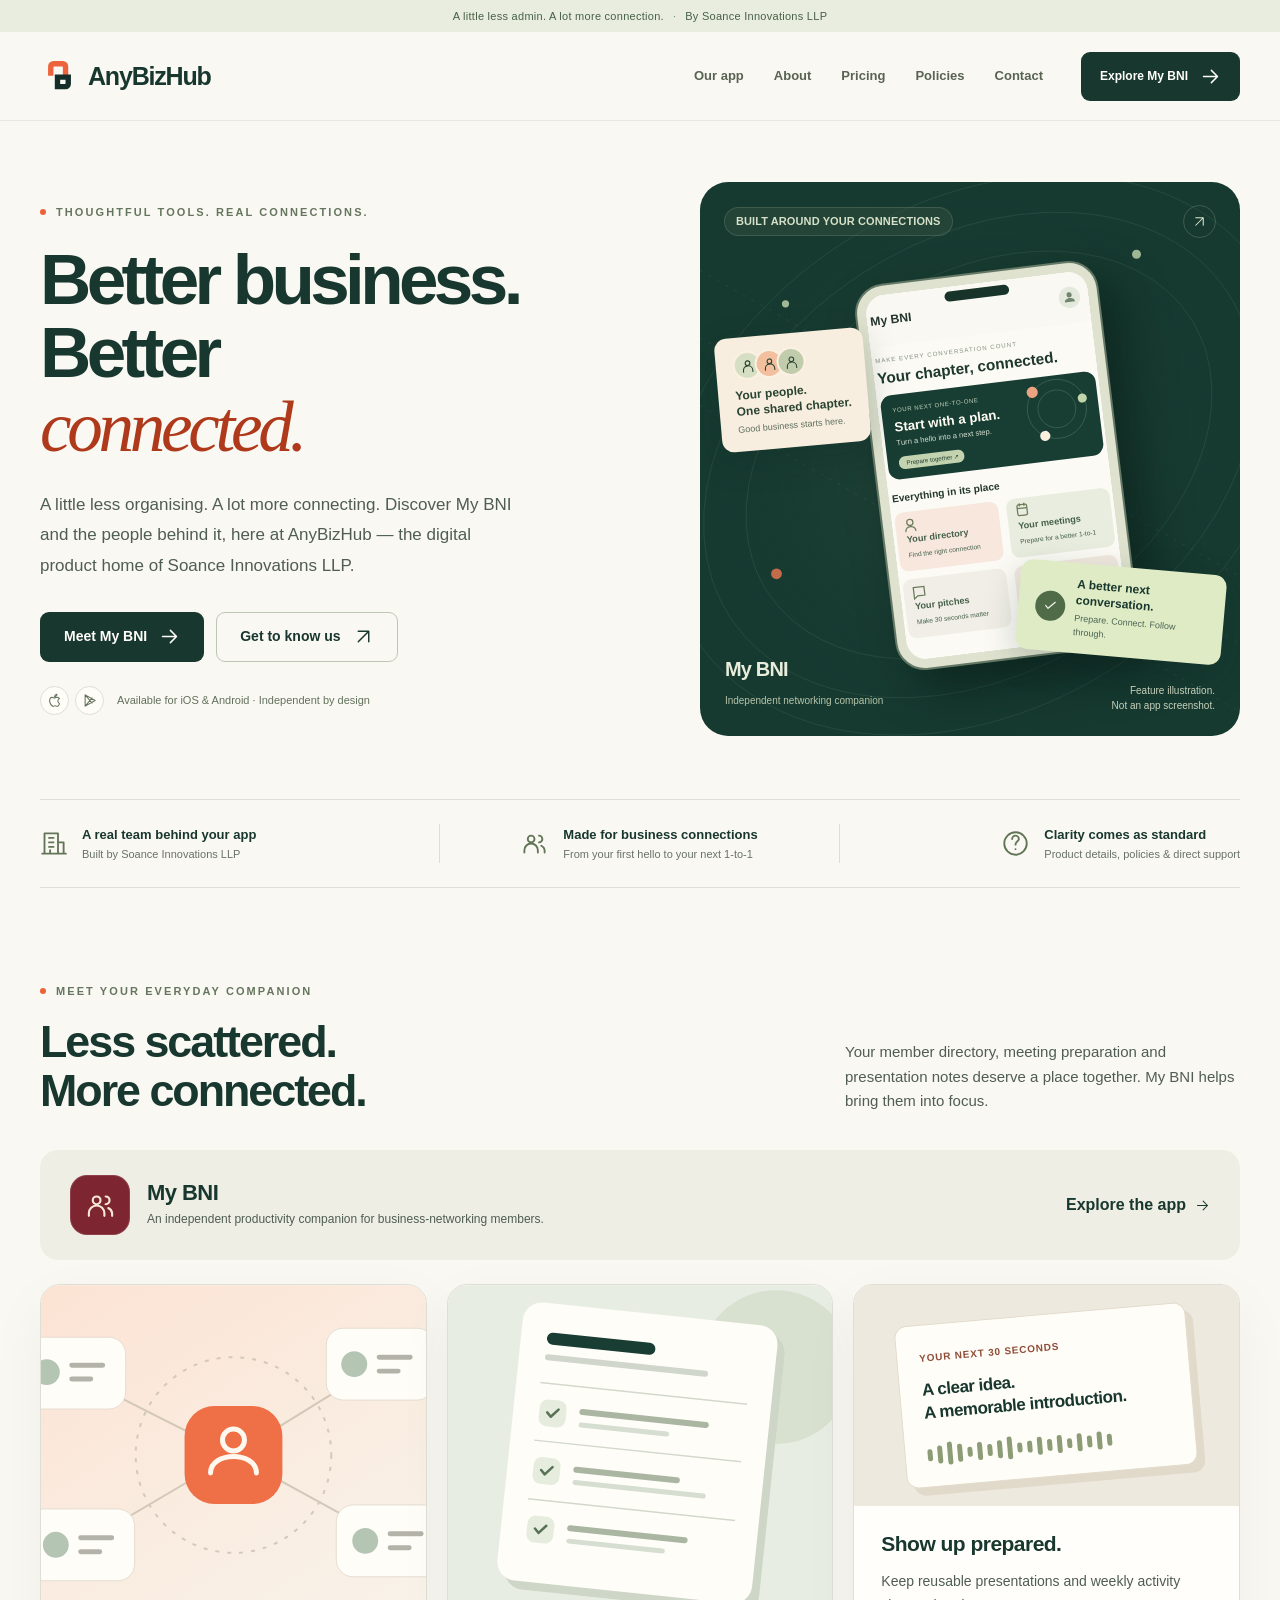
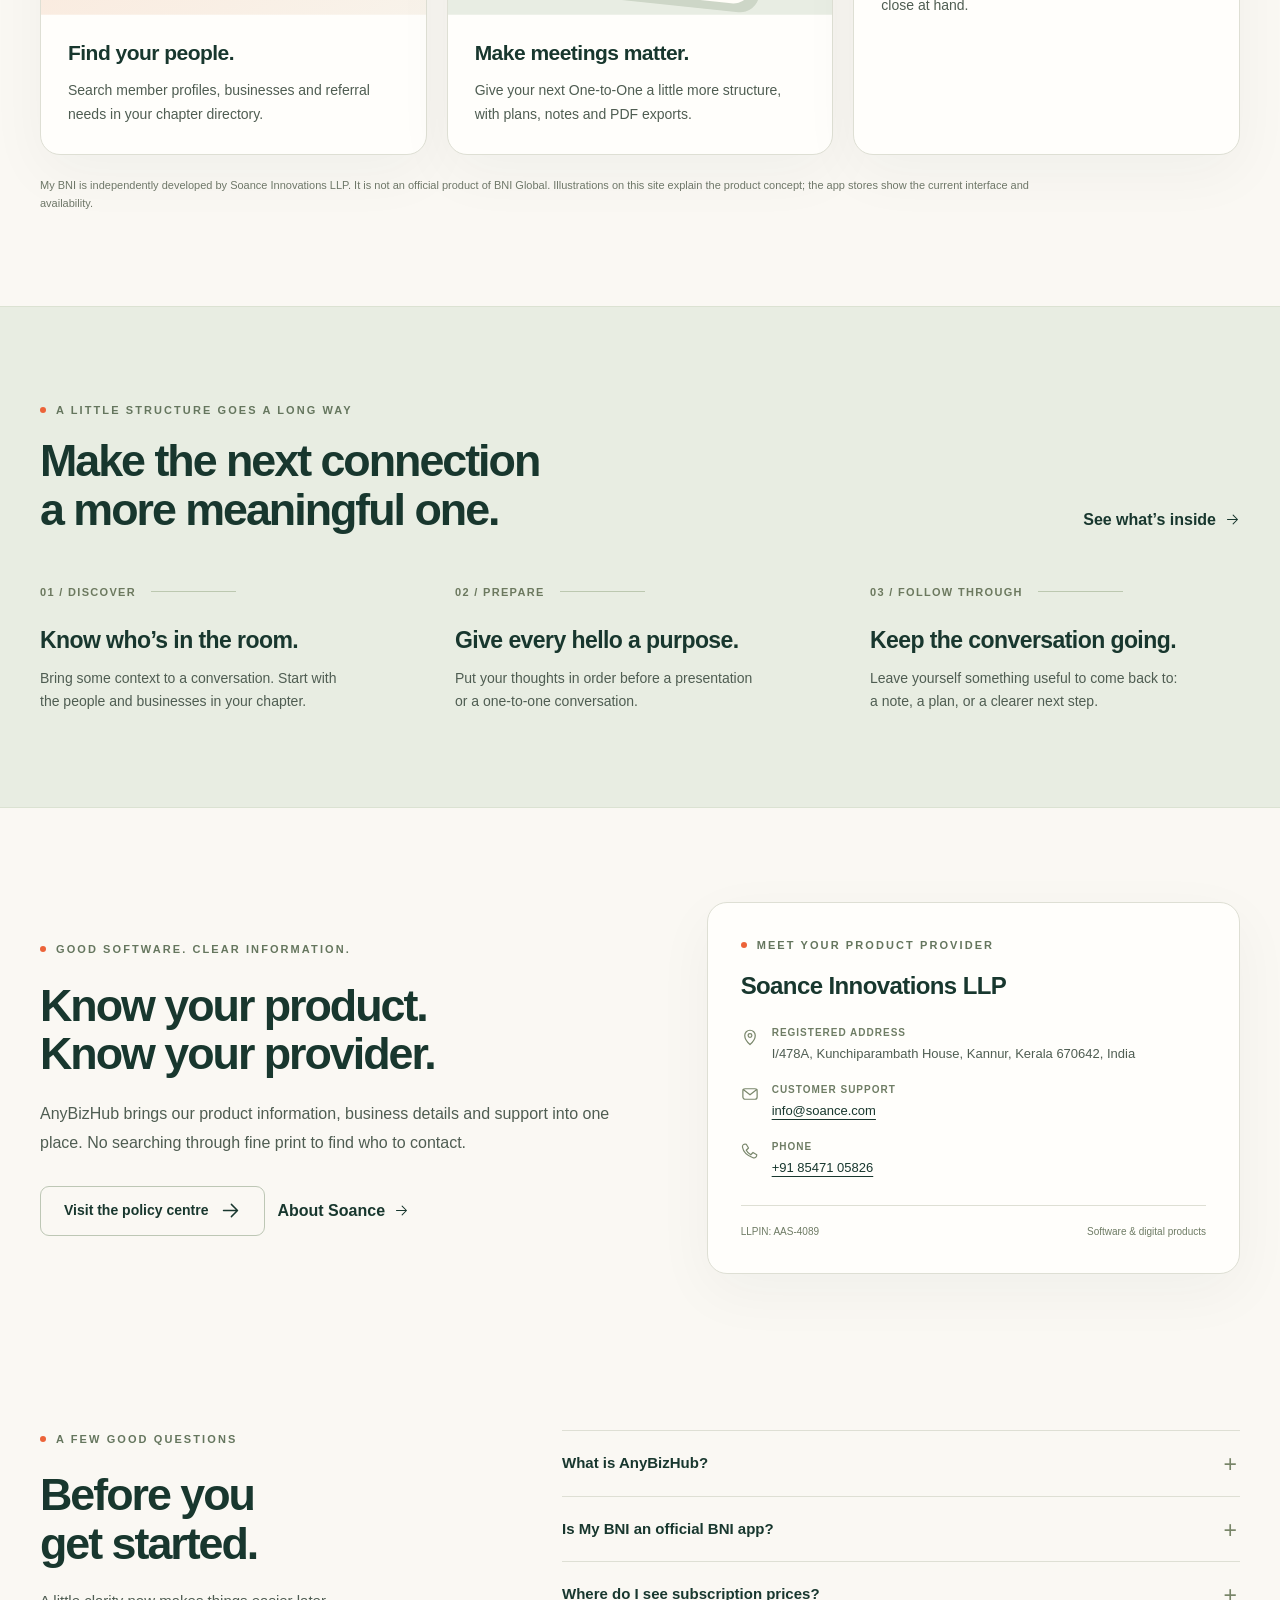
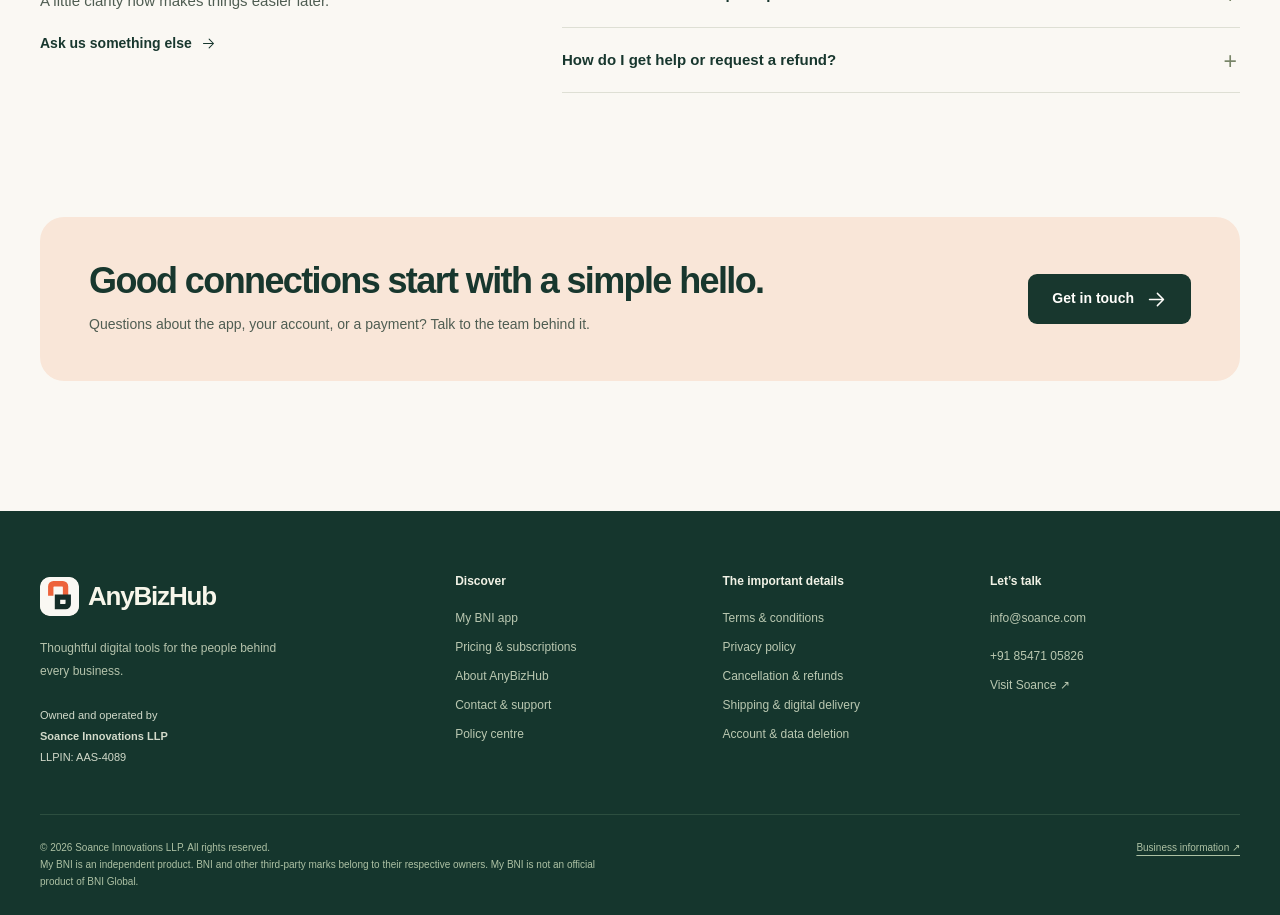
==== index.html @ 7807a60a "initial commit" ====
<!doctype html>
<html lang="en-IN"><head><meta charset="utf-8"><meta name="viewport" content="width=device-width,initial-scale=1"><meta name="theme-color" content="#173b31"><title>Better business. Better connected. | AnyBizHub</title><meta name="description" content="Discover My BNI, meet Soance Innovations LLP, and find product details, support and policies at AnyBizHub."><meta name="robots" content="noindex,follow"><link rel="canonical" href="https://anybizhub.com/"><meta property="og:type" content="website"><meta property="og:site_name" content="AnyBizHub"><meta property="og:title" content="Better business. Better connected. | AnyBizHub"><meta property="og:description" content="Discover My BNI, meet Soance Innovations LLP, and find product details, support and policies at AnyBizHub."><meta property="og:url" content="https://anybizhub.com/"><meta property="og:image" content="https://anybizhub.com/assets/images/social-preview.png"><meta property="og:image:alt" content="AnyBizHub — Better business. Better connected."><meta name="twitter:card" content="summary_large_image"><link rel="icon" type="image/svg+xml" href="assets/images/favicon.svg"><link rel="stylesheet" href="assets/css/main.css"><script src="assets/js/main.js" defer></script></head><body><a class="skip-link" href="#main">Skip to content</a><div class="topline">A little less admin. A lot more connection.<span>·</span>By Soance Innovations LLP</div>
<header class="site-header"><div class="container nav-wrap"><a class="brand" href="index.html" aria-label="AnyBizHub home"><img src="assets/images/favicon.svg" width="39" height="39" alt="">AnyBizHub</a><button class="menu-toggle" type="button" aria-label="Open navigation" aria-expanded="false" aria-controls="main-nav"><svg class="icon " viewBox="0 0 24 24" aria-hidden="true"><path d="M4 6h16M4 12h16M4 18h16"/></svg></button><nav class="nav-links" id="main-nav" aria-label="Main navigation"><a href="my-bni.html">Our app</a><a href="about.html">About</a><a href="pricing.html">Pricing</a><a href="policies.html">Policies</a><a href="contact.html">Contact</a></nav><a class="button nav-cta" href="my-bni.html#download">Explore My BNI<svg class="icon " viewBox="0 0 24 24" aria-hidden="true"><path d="M4 12h15M13 5l7 7-7 7"/></svg></a></div></header><main id="main"><section class="hero container"><div class="hero-copy"><div class="eyebrow">THOUGHTFUL TOOLS. REAL CONNECTIONS.</div><h1>Better business.<br>Better<br><em>connected.</em></h1><p class="lead">A little less organising. A lot more connecting. Discover My BNI and the people behind it, here at AnyBizHub — the digital product home of Soance Innovations LLP.</p><div class="button-row"><a class="button " href="my-bni.html">Meet My BNI<svg class="icon " viewBox="0 0 24 24" aria-hidden="true"><path d="M4 12h15M13 5l7 7-7 7"/></svg></a><a class="button button-outline" href="about.html">Get to know us<svg class="icon " viewBox="0 0 24 24" aria-hidden="true"><path d="M6 18L18 6M6 6h12v12"/></svg></a></div><div class="hero-footnote"><div class="mini-platforms" aria-hidden="true"><span><svg class="icon " viewBox="0 0 24 24" aria-hidden="true"><path d="M16 2c0 2-2 4-4 4 0-2 2-4 4-4zM20 17c-1 3-3 5-5 4-2-1-2-1-4 0-2 1-5-2-6-5C3 11 5 7 8 7c2 0 3 1 4 1s3-2 5-1c1 0 2 1 3 2-4 2-3 6 0 8z"/></svg></span><span><svg class="icon " viewBox="0 0 24 24" aria-hidden="true"><path d="M5 3l16 9-16 9V3zM5 3l11 13M5 21l11-13"/></svg></span></div><span>Available for iOS &amp; Android · Independent by design</span></div></div><div class="hero-stage" aria-label="Illustrative overview of My BNI’s networking features"><div class="stage-top"><span class="pill pill-dark">BUILT AROUND YOUR CONNECTIONS</span><a class="round-link" href="my-bni.html" aria-label="Explore the My BNI app"><svg class="icon inline-icon" viewBox="0 0 24 24" aria-hidden="true"><path d="M6 18L18 6M6 6h12v12"/></svg></a></div><div class="phone"><img src="assets/images/product-overview.svg" width="480" height="720" alt="Illustration of a My BNI workspace with a directory, meetings, pitches and progress. Not an actual app screenshot."></div><div class="float-card float-card-one" aria-hidden="true"><div class="avatar-stack"><span><svg class="icon " viewBox="0 0 24 24" aria-hidden="true"><circle cx="12" cy="8" r="3.5"/><path d="M5 21v-2a7 7 0 0 1 14 0v2"/></svg></span><span><svg class="icon " viewBox="0 0 24 24" aria-hidden="true"><circle cx="12" cy="8" r="3.5"/><path d="M5 21v-2a7 7 0 0 1 14 0v2"/></svg></span><span><svg class="icon " viewBox="0 0 24 24" aria-hidden="true"><circle cx="12" cy="8" r="3.5"/><path d="M5 21v-2a7 7 0 0 1 14 0v2"/></svg></span></div><strong>Your people.<br>One shared chapter.</strong><p>Good business starts here.</p></div><div class="float-card float-card-two" aria-hidden="true"><span class="tick-orb"><svg class="icon " viewBox="0 0 24 24" aria-hidden="true"><path d="M5 12l4 4L19 6"/></svg></span><div><strong>A better next conversation.</strong><p>Prepare. Connect. Follow through.</p></div></div><div class="stage-bottom"><div><strong>My BNI</strong><span>Independent networking companion</span></div><p class="stage-caption">Feature illustration.<br>Not an app screenshot.</p></div></div></section>
<div class="container"><div class="value-strip"><div><svg class="icon " viewBox="0 0 24 24" aria-hidden="true"><path d="M4 21V3h12v18M16 11h5v10M2 21h21M8 7h4M8 11h4M8 15h4M9 21v-3"/></svg><div><strong>A real team behind your app</strong><p>Built by Soance Innovations LLP</p></div></div><div><svg class="icon " viewBox="0 0 24 24" aria-hidden="true"><circle cx="9" cy="8" r="3"/><path d="M3 20v-2a6 6 0 0 1 12 0v2M16 5a3 3 0 0 1 0 6M18 14a5 5 0 0 1 3 4v2"/></svg><div><strong>Made for business connections</strong><p>From your first hello to your next 1-to-1</p></div></div><div><svg class="icon " viewBox="0 0 24 24" aria-hidden="true"><circle cx="12" cy="12" r="10"/><path d="M9 8a3 3 0 0 1 6 0c0 2-3 2-3 5M12 17h.01"/></svg><div><strong>Clarity comes as standard</strong><p>Product details, policies &amp; direct support</p></div></div></div></div>
<section class="section"><div class="container"><div class="section-head"><div><div class="eyebrow">MEET YOUR EVERYDAY COMPANION</div><h2>Less scattered.<br>More connected.</h2></div><p>Your member directory, meeting preparation and presentation notes deserve a place together. My BNI helps bring them into focus.</p></div><div class="product-callout"><div class="product-identity"><div class="product-symbol" aria-hidden="true"><svg class="icon " viewBox="0 0 24 24" aria-hidden="true"><circle cx="9" cy="8" r="3"/><path d="M3 20v-2a6 6 0 0 1 12 0v2M16 5a3 3 0 0 1 0 6M18 14a5 5 0 0 1 3 4v2"/></svg></div><div><h3>My BNI</h3><p>An independent productivity companion for business-networking members.</p></div></div><a class="text-link" href="my-bni.html">Explore the app<svg class="icon inline-icon" viewBox="0 0 24 24" aria-hidden="true"><path d="M4 12h15M13 5l7 7-7 7"/></svg></a></div><div class="feature-grid"><article class="feature-card"><img src="assets/images/connections.svg" loading="lazy" width="520" height="330" alt="Illustration of one central connection bringing chapter members together."><div class="feature-copy"><h3>Find your people.</h3><p>Search member profiles, businesses and referral needs in your chapter directory.</p></div></article><article class="feature-card"><img src="assets/images/planning.svg" loading="lazy" width="520" height="330" alt="Illustration of a prepared three-part meeting plan."><div class="feature-copy"><h3>Make meetings matter.</h3><p>Give your next One-to-One a little more structure, with plans, notes and PDF exports.</p></div></article><article class="feature-card"><div class="pitch-visual" aria-hidden="true"><div class="pitch-sheet"><span>YOUR NEXT 30 SECONDS</span><strong>A clear idea.<br>A memorable introduction.</strong><div class="sound-bars"><i></i><i></i><i></i><i></i><i></i><i></i><i></i><i></i><i></i><i></i><i></i><i></i><i></i><i></i><i></i><i></i><i></i><i></i><i></i></div></div></div><div class="feature-copy"><h3>Show up prepared.</h3><p>Keep reusable presentations and weekly activity close at hand.</p></div></article></div><p class="disclaimer">My BNI is independently developed by Soance Innovations LLP. It is not an official product of BNI Global. Illustrations on this site explain the product concept; the app stores show the current interface and availability.</p></div></section>
<section class="section sage-section"><div class="container"><div class="section-head"><div><div class="eyebrow">A LITTLE STRUCTURE GOES A LONG WAY</div><h2>Make the next connection<br>a more meaningful one.</h2></div><a class="text-link" href="my-bni.html">See what’s inside<svg class="icon inline-icon" viewBox="0 0 24 24" aria-hidden="true"><path d="M4 12h15M13 5l7 7-7 7"/></svg></a></div><div class="steps"><article><div class="step-no">01 / DISCOVER</div><h3>Know who’s in the room.</h3><p>Bring some context to a conversation. Start with the people and businesses in your chapter.</p></article><article><div class="step-no">02 / PREPARE</div><h3>Give every hello a purpose.</h3><p>Put your thoughts in order before a presentation or a one-to-one conversation.</p></article><article><div class="step-no">03 / FOLLOW THROUGH</div><h3>Keep the conversation going.</h3><p>Leave yourself something useful to come back to: a note, a plan, or a clearer next step.</p></article></div></div></section>
<section class="section"><div class="container trust-panel"><div><div class="eyebrow">GOOD SOFTWARE. CLEAR INFORMATION.</div><h2>Know your product.<br>Know your provider.</h2><p class="lead">AnyBizHub brings our product information, business details and support into one place. No searching through fine print to find who to contact.</p><div class="button-row"><a class="button button-outline" href="policies.html">Visit the policy centre<svg class="icon " viewBox="0 0 24 24" aria-hidden="true"><path d="M4 12h15M13 5l7 7-7 7"/></svg></a><a class="text-link" href="about.html">About Soance<svg class="icon inline-icon" viewBox="0 0 24 24" aria-hidden="true"><path d="M4 12h15M13 5l7 7-7 7"/></svg></a></div></div><div class="business-card"><div class="eyebrow">MEET YOUR PRODUCT PROVIDER</div><h3>Soance Innovations LLP</h3><div class="business-list"><div><svg class="icon " viewBox="0 0 24 24" aria-hidden="true"><path d="M19 10c0 6-7 12-7 12S5 16 5 10a7 7 0 1 1 14 0z"/><circle cx="12" cy="10" r="2.5"/></svg><div><strong>Registered address</strong><p>I/478A, Kunchiparambath House, Kannur, Kerala 670642, India</p></div></div><div><svg class="icon " viewBox="0 0 24 24" aria-hidden="true"><rect x="2.5" y="5" width="19" height="14" rx="3"/><path d="M3 6l9 7 9-7"/></svg><div><strong>Customer support</strong><a href="mailto:info@soance.com">info@soance.com</a></div></div><div><svg class="icon " viewBox="0 0 24 24" aria-hidden="true"><path d="M7 3l3 5-3 3a14 14 0 0 0 6 6l3-3 5 3c0 3-2 5-5 4C8 18 3 13 2 7c-.6-3 2-5 5-4z"/></svg><div><strong>Phone</strong><a href="tel:+918547105826">+91 85471 05826</a></div></div></div><div class="business-card-bottom"><span>LLPIN: AAS-4089</span><span>Software &amp; digital products</span></div></div></div></section>
<section class="section-sm"><div class="container faq-layout"><div class="faq-intro"><div class="eyebrow">A FEW GOOD QUESTIONS</div><h2>Before you<br>get started.</h2><p>A little clarity now makes things easier later.</p><a class="text-link" href="contact.html">Ask us something else<svg class="icon inline-icon" viewBox="0 0 24 24" aria-hidden="true"><path d="M4 12h15M13 5l7 7-7 7"/></svg></a></div><div><details class="faq"><summary>What is AnyBizHub?</summary><p>AnyBizHub is the digital product and business-information website operated by Soance Innovations LLP. Our featured app is My BNI, available through the linked iOS and Android listings.</p></details><details class="faq"><summary>Is My BNI an official BNI app?</summary><p>No. My BNI is an independent productivity companion. BNI and other third-party names and marks belong to their respective owners; we do not claim affiliation or endorsement.</p></details><details class="faq"><summary>Where do I see subscription prices?</summary><p>Check the purchase screen in your app store for the current local price, billing period and any trial terms. Our <a href="pricing.html">pricing page</a> explains the purchase channels. This information website does not currently take payments.</p></details><details class="faq"><summary>How do I get help or request a refund?</summary><p>Email <a href="mailto:info@soance.com">info@soance.com</a>. For purchases billed by Apple or Google Play, use the relevant store’s refund or subscription process. Our <a href="cancellation-refund-policy.html">refund page</a> explains the distinction.</p></details></div></div></section><section class="section-sm"><div class="container"><div class="cta-panel"><div><h2>Good connections start with a simple hello.</h2><p>Questions about the app, your account, or a payment? Talk to the team behind it.</p></div><a class="button " href="contact.html">Get in touch<svg class="icon " viewBox="0 0 24 24" aria-hidden="true"><path d="M4 12h15M13 5l7 7-7 7"/></svg></a></div></div></section></main><footer class="site-footer"><div class="container"><div class="footer-top"><div class="footer-brand"><a class="brand" href="index.html" aria-label="AnyBizHub home"><img src="assets/images/favicon.svg" width="39" height="39" alt="">AnyBizHub</a><p>Thoughtful digital tools for the people behind every business.</p><p class="footer-legal">Owned and operated by<br><strong>Soance Innovations LLP</strong><br>LLPIN: AAS-4089</p></div><div class="footer-col"><h2>Discover</h2><a href="my-bni.html">My BNI app</a><a href="pricing.html">Pricing &amp; subscriptions</a><a href="about.html">About AnyBizHub</a><a href="contact.html">Contact &amp; support</a><a href="policies.html">Policy centre</a></div><div class="footer-col"><h2>The important details</h2><a href="terms-and-conditions.html">Terms &amp; conditions</a><a href="privacy-policy.html">Privacy policy</a><a href="cancellation-refund-policy.html">Cancellation &amp; refunds</a><a href="shipping-delivery-policy.html">Shipping &amp; digital delivery</a><a href="account-deletion.html">Account &amp; data deletion</a></div><div class="footer-col"><h2>Let’s talk</h2><a href="mailto:info@soance.com">info@soance.com</a><a href="tel:+918547105826" class="footer-phone">+91 85471 05826</a><a href="https://www.soance.com/" target="_blank" rel="noopener noreferrer">Visit Soance ↗<span class="sr-only"> (opens in a new tab)</span></a></div></div><div class="footer-bottom"><p>© 2026 Soance Innovations LLP. All rights reserved.<br>My BNI is an independent product. BNI and other third-party marks belong to their respective owners. My BNI is not an official product of BNI Global.</p><a href="about.html#business-information">Business information ↗</a></div></div></footer></body></html>
---- assets/css/main.css ----
/* AnyBizHub — self-contained, responsive, accessible. No external dependencies. */
:root{--paper:#faf8f3;--white:#fffefb;--ink:#18372e;--text:#4f5d52;--muted:#677267;--line:#dedfd4;--accent:#ec6339;--accent-dark:#ae391b;--sage:#e9eedf;--peach:#f9e6d8;--dark:#173b31;--radius:24px;--shadow:0 18px 60px #2038290b;--font:-apple-system,BlinkMacSystemFont,"Segoe UI",Arial,sans-serif}*{box-sizing:border-box}html{scroll-behavior:smooth;scroll-padding-top:105px}body{margin:0;background:var(--paper);color:var(--ink);font-family:var(--font);font-size:16px;line-height:1.65;-webkit-font-smoothing:antialiased}a{color:inherit;text-underline-offset:4px}button,input,select,textarea{font:inherit}button,a,input,select,textarea,summary{-webkit-tap-highlight-color:transparent}button{cursor:pointer}img,svg{max-width:100%;display:block}a,button{-webkit-touch-callout:default}h1,h2,h3,h4,p,figure{margin:0}h1,h2,h3{line-height:1.08;font-weight:650;letter-spacing:-.045em}h1{font-size:clamp(42px,5.3vw,78px)}h2{font-size:clamp(32px,3.5vw,49px)}h3{font-size:23px;letter-spacing:-.025em}p{color:var(--text)}button:disabled{cursor:not-allowed}::selection{background:#f3bda4;color:#143c2f}:focus-visible{outline:3px solid var(--accent-dark);outline-offset:5px;border-radius:5px}[hidden]{display:none!important}.container{width:min(1224px,calc(100% - 80px));margin-inline:auto}.section{padding-block:94px}.section-sm{padding-block:62px}.eyebrow{font-size:11px;font-weight:750;letter-spacing:.19em;text-transform:uppercase;color:#65765e;display:flex;align-items:center;gap:10px;margin-bottom:22px}.eyebrow:before{content:"";height:6px;width:6px;flex:none;background:var(--accent);border-radius:50%}.lead{font-size:18px;line-height:1.8;max-width:630px}.muted{color:var(--muted)}.small{font-size:13px}.text-link{font-weight:650;display:inline-flex;align-items:center;gap:9px;text-decoration:none}.text-link:hover{text-decoration:underline}.icon{width:21px;height:21px;flex:none;stroke:currentColor;stroke-width:1.65;fill:none;stroke-linecap:round;stroke-linejoin:round}.inline-icon{width:15px;height:15px}.button{display:inline-flex;justify-content:center;align-items:center;gap:12px;min-height:50px;padding:13px 23px;border:1px solid transparent;border-radius:9px;background:var(--ink);color:var(--white);font-size:14px;font-weight:650;line-height:1.4;text-decoration:none;transition:background .18s,transform .18s,box-shadow .18s}.button:hover{background:#2b5142;transform:translateY(-2px);box-shadow:0 7px 16px #193a2918}.button-outline{background:transparent;color:var(--ink);border-color:#bdc7b5}.button-outline:hover{background:#eeeede}.button-light{background:#fffdf6;color:var(--ink)}.button-light:hover{background:#ecefdb}.button-accent{background:var(--accent);color:#1d3027}.button-accent:hover{background:#f78560}.button-small{padding:10px 16px;min-height:42px}.button-quiet{background:none;color:var(--ink);border:0;padding:8px 0;min-height:40px}.button-quiet:hover{background:none;box-shadow:none}.button-row{display:flex;flex-wrap:wrap;align-items:center;gap:12px;margin-top:28px}.pill{display:inline-flex;align-items:center;gap:7px;background:#eff0e7;border:1px solid #d9decf;border-radius:99px;padding:5px 11px;font-size:11px;font-weight:650;line-height:1.5;letter-spacing:.01em}.pill-dark{border-color:#6c85715c;background:#3853436b;color:#d7e1c9}.pill-peach{background:#f9e6d8;border-color:#efc9b4}.skip-link{position:fixed;left:16px;top:-100px;z-index:200;background:var(--white);padding:12px 20px}.skip-link:focus{top:10px}.sr-only{position:absolute!important;width:1px;height:1px;margin:-1px;overflow:hidden;clip:rect(0,0,0,0);white-space:nowrap;border:0;padding:0}.topline{background:#e8eddf;text-align:center;font-size:11px;letter-spacing:.025em;color:#486048;padding:7px 16px}.topline span{opacity:.65;margin-inline:9px}.site-header{position:sticky;top:0;z-index:50;background:#faf8f3f5;border-bottom:1px solid #d5dccd80;backdrop-filter:blur(15px)}.nav-wrap{display:flex;align-items:center;min-height:88px;gap:38px}.brand{display:flex;align-items:center;gap:9px;font-size:25px;font-weight:720;letter-spacing:-1.2px;text-decoration:none;flex:none}.brand img{width:39px;height:39px}.nav-links{display:flex;align-items:center;gap:30px;margin-left:auto}.nav-links a{font-size:13px;font-weight:600;text-decoration:none;color:#586451;position:relative;padding-block:10px;white-space:nowrap}.nav-links a:hover,.nav-links a[aria-current=page]{color:var(--ink)}.nav-links a[aria-current=page]:after{content:"";position:absolute;bottom:2px;left:0;right:0;height:2px;background:var(--accent)}.nav-cta{font-size:12px;padding-inline:18px;min-height:42px}.menu-toggle{display:none;background:none;border:1px solid var(--line);padding:10px;border-radius:9px}.hero{padding-top:58px;padding-bottom:60px;display:grid;grid-template-columns:1.12fr 1fr;gap:55px;align-items:center}.hero-copy{padding-block:24px}.hero h1{font-size:clamp(48px,5.55vw,81px);letter-spacing:-.065em;line-height:1.03}.hero h1 em{font-family:Georgia,"Times New Roman",serif;font-weight:400;color:var(--accent-dark);letter-spacing:-.06em}.hero .lead{margin-top:26px;font-size:17px;max-width:490px}.hero .button-row{margin-top:30px}.hero-footnote{margin-top:24px;display:flex;align-items:center;gap:13px;font-size:11px;color:#62715b}.mini-platforms{display:flex;gap:6px}.mini-platforms span{width:29px;height:29px;border:1px solid #dce0d3;background:#fffdf8;border-radius:50%;display:grid;place-items:center}.mini-platforms .icon{width:15px;height:15px}.hero-stage{position:relative;height:554px;background:#163a30;border-radius:28px;overflow:hidden;isolation:isolate}.hero-stage:before{content:"";position:absolute;inset:0;background:url('../images/hub-orbit.svg') center/cover;opacity:.8;z-index:-1}.stage-top{position:absolute;top:23px;left:24px;right:24px;display:flex;justify-content:space-between;align-items:center}.stage-top .round-link{height:33px;width:33px;border-radius:50%;display:grid;place-items:center;border:1px solid #8aa28255;color:#e0e7d1;transition:background .2s}.round-link:hover{background:#ffffff25}.phone{position:absolute;width:245px;height:389px;left:50%;top:89px;transform:translateX(-39%) rotate(-7deg);padding:9px;border-radius:30px;background:#dee2ce;border:2px solid #647866;box-shadow:18px 22px 45px #03140f80}.phone:before{content:"";position:absolute;width:65px;height:10px;border-radius:9px;background:#183329;top:14px;left:calc(50% - 32px);z-index:1}.phone img{width:100%;height:100%;object-fit:cover;border-radius:20px}.float-card{position:absolute;box-shadow:0 10px 35px #0b211f30;border-radius:12px;padding:14px 17px}.float-card-one{left:18px;top:151px;background:#f8eedf;color:#294331;transform:rotate(-5deg);max-width:154px}.avatar-stack{display:flex;margin-bottom:8px;align-items:center}.avatar-stack span{display:grid;place-items:center;background:#d6dfc3;border:2px solid #faf1e2;border-radius:50%;width:29px;height:29px;margin-right:-7px}.avatar-stack span:nth-child(2){background:#f2bf9f}.avatar-stack span:nth-child(3){background:#c1ccad}.avatar-stack .icon{width:16px;height:16px}.float-card strong{font-size:12px;line-height:1.3;display:block}.float-card p{font-size:9px;color:inherit;opacity:.75;line-height:1.5;margin-top:4px}.float-card-two{right:16px;bottom:79px;background:#dfebc5;display:flex;align-items:center;gap:10px;transform:rotate(5deg);max-width:206px}.tick-orb{display:grid;place-items:center;background:#506b48;color:#f7f9ee;width:30px;height:30px;border-radius:50%;flex:none}.tick-orb .icon{width:16px;height:16px}.stage-bottom{position:absolute;bottom:23px;left:25px;right:25px;display:flex;align-items:end;justify-content:space-between;gap:20px;color:#e9eddc}.stage-bottom strong{display:block;font-size:20px;letter-spacing:-.8px;font-weight:550}.stage-bottom span{font-size:10px;color:#b6c4aa}.stage-caption{font-size:9px;max-width:130px;text-align:right;opacity:.8;line-height:1.5}.value-strip{display:grid;grid-template-columns:repeat(3,1fr);border-block:1px solid var(--line);padding-block:24px}.value-strip>div{display:flex;align-items:center;gap:15px;justify-content:center;border-right:1px solid var(--line)}.value-strip>div:first-child{justify-content:flex-start}.value-strip>div:last-child{justify-content:flex-end;border:0}.value-strip .icon{width:27px;height:27px;color:#637558}.value-strip strong{font-weight:650;font-size:13px;display:block}.value-strip p{font-size:11px;color:var(--muted)}.section-head{display:flex;justify-content:space-between;align-items:end;gap:55px;margin-bottom:36px}.section-head>div{max-width:680px}.section-head p{max-width:395px;font-size:15px}.section-head .eyebrow{margin-bottom:17px}.product-callout{display:flex;justify-content:space-between;align-items:center;gap:26px;padding:25px 30px;border-radius:18px;background:#eeeee4;margin-bottom:24px}.product-identity{display:flex;align-items:center;gap:17px}.product-symbol{height:60px;width:60px;background:#7d2530;border-radius:17px;display:grid;place-items:center;flex:none;box-shadow:inset 0 0 0 1px #ffffff21}.product-symbol .icon{stroke:#f8e8d7;width:31px;height:31px}.product-identity h3{font-size:22px;margin-bottom:5px}.product-identity p{font-size:12px}.feature-grid{display:grid;grid-template-columns:repeat(3,1fr);gap:20px}.feature-card{border:1px solid var(--line);background:var(--white);border-radius:20px;overflow:hidden;box-shadow:var(--shadow)}.feature-card img{width:100%;aspect-ratio:1.75;object-fit:cover;border-radius:0}.feature-copy{padding:27px}.feature-copy h3{font-size:21px;margin-bottom:13px}.feature-copy p{font-size:14px;line-height:1.75}.feature-copy .icon{width:28px;height:28px;color:#71835f;margin-bottom:21px}.pitch-visual{height:calc((min(1224px,100vw - 80px) - 40px)/3/1.75);min-height:180px;position:relative;background:#eee9df;display:grid;place-items:center;overflow:hidden}.pitch-sheet{background:#fffdf7;padding:18px 22px;border:1px solid #e3dccc;border-radius:12px;width:76%;transform:rotate(-5deg);box-shadow:7px 8px 0 #e1dacb}.pitch-sheet>span{font-size:10px;letter-spacing:.08em;font-weight:650;color:#8e4d38}.pitch-sheet strong{display:block;line-height:1.35;font-size:17px;margin-top:10px;letter-spacing:-.5px}.sound-bars{height:27px;display:flex;gap:5px;align-items:center;margin-top:16px}.sound-bars i{width:5px;background:#8c9c76;border-radius:5px;height:12px}.sound-bars i:nth-child(3n){height:23px}.sound-bars i:nth-child(2n){height:18px}.sound-bars i:nth-child(5n){height:10px}.disclaimer{font-size:11px;color:#6e7768;max-width:1000px;margin-top:21px}.sage-section{background:#e8ede2;border-block:1px solid #dbe2d2}.steps{display:grid;grid-template-columns:repeat(3,1fr);gap:45px;margin-top:45px}.step-no{display:inline-flex;align-items:center;gap:15px;font-size:11px;font-weight:650;letter-spacing:.12em;color:#6c795f;margin-bottom:27px}.step-no:after{content:"";width:85px;height:1px;background:#bcc8b0}.steps h3{margin-bottom:14px}.steps p{font-size:14px;max-width:310px}.trust-panel{display:grid;grid-template-columns:1.1fr 1fr;gap:80px;align-items:center}.trust-panel h2{margin-bottom:23px}.trust-panel .lead{font-size:16px}.business-card{background:var(--white);padding:33px;border:1px solid var(--line);border-radius:20px;box-shadow:var(--shadow)}.business-card .eyebrow{margin-bottom:18px}.business-card h3{font-size:24px;line-height:1.2;margin-bottom:24px}.business-list{display:grid;gap:17px}.business-list>div{display:flex;align-items:flex-start;gap:13px;font-size:13px}.business-list .icon{width:18px;height:18px;margin-top:3px;color:#7b886d}.business-list strong{display:block;font-size:10px;text-transform:uppercase;letter-spacing:.1em;color:#6f7d65;margin-bottom:2px}.business-list p,.business-list a{overflow-wrap:anywhere}.business-card-bottom{border-top:1px solid var(--line);margin-top:26px;padding-top:18px;display:flex;justify-content:space-between;gap:12px;font-size:10px;color:#6e7b64}.faq-layout{display:grid;grid-template-columns:.8fr 1.2fr;gap:70px;align-items:start}.faq-intro p{margin-top:22px;font-size:15px}.faq-intro .text-link{margin-top:18px;font-size:14px}details.faq{border-bottom:1px solid var(--line)}details.faq:first-child{border-top:1px solid var(--line)}details.faq summary{padding:21px 34px 21px 0;position:relative;list-style:none;font-size:15px;font-weight:600;cursor:pointer;line-height:1.5}details.faq summary::-webkit-details-marker{display:none}details.faq summary:after{content:"+";position:absolute;right:3px;top:16px;font-size:23px;font-weight:400;color:#788568}details.faq[open] summary:after{content:"−"}details.faq p{padding:0 25px 22px 0;font-size:14px;line-height:1.8}.cta-panel{padding:45px 49px;background:var(--peach);border-radius:24px;display:flex;align-items:center;justify-content:space-between;gap:35px}.cta-panel h2{font-size:36px;max-width:700px}.cta-panel p{margin-top:12px;font-size:14px}.cta-panel .button{flex:none}.site-footer{margin-top:68px;background:#15362d;color:#e9eddc;padding:64px 0 25px}.footer-top{display:grid;grid-template-columns:1.65fr 1fr 1fr 1.1fr;gap:40px}.footer-brand .brand{font-size:26px;color:#f7f6ea}.footer-brand p{color:#b5c3ac;font-size:12px;max-width:260px;line-height:1.9;margin-top:19px}.footer-brand .footer-legal{font-size:11px;color:#d2daca;margin-top:22px}.footer-col h2{color:#f1f2e6;font-size:12px;font-weight:650;letter-spacing:0;margin-bottom:21px}.footer-col a{color:#bac8b1;font-size:12px;display:block;text-decoration:none;margin-block:11px;line-height:1.5}.footer-col a:hover{color:#fffef2;text-decoration:underline}.footer-col .footer-phone{margin-top:20px}.footer-bottom{border-top:1px solid #70927540;margin-top:47px;padding-top:24px;display:flex;justify-content:space-between;gap:20px;font-size:10px;line-height:1.7;color:#adc1a4}.footer-bottom p{color:inherit;max-width:585px}.footer-bottom a{white-space:nowrap}.page-hero{padding-block:59px 49px;border-bottom:1px solid var(--line)}.breadcrumbs{display:flex;align-items:center;gap:9px;font-size:11px;color:#6e7967;margin-bottom:28px}.breadcrumbs a{text-decoration:none}.breadcrumbs a:hover{text-decoration:underline}.page-hero .eyebrow{margin-bottom:17px}.page-hero h1{font-size:clamp(40px,4.7vw,66px);max-width:960px}.page-hero .lead{margin-top:22px;font-size:17px;max-width:720px}.page-hero .pill{margin-bottom:18px}.two-column{display:grid;grid-template-columns:1fr 1fr;gap:42px;align-items:start}.content-stack>*+*{margin-top:22px}.content-stack>p{line-height:1.85}.card{background:var(--white);border:1px solid var(--line);border-radius:20px;padding:31px}.card h2{font-size:29px;margin-bottom:19px}.card h3{margin-bottom:15px}.card p{font-size:14px}.card-icon{width:44px;height:44px;display:grid;place-items:center;background:var(--sage);border-radius:12px;margin-bottom:23px}.card-icon .icon{color:#57724c}.cards-2{display:grid;grid-template-columns:1fr 1fr;gap:24px}.cards-3{display:grid;grid-template-columns:repeat(3,1fr);gap:22px}.soft-peach{background:var(--peach)}.soft-sage{background:var(--sage)}.soft-dark{background:var(--dark);color:#f7f7eb}.soft-dark p{color:#c4d3b9}.soft-dark .eyebrow{color:#c4d3b9}.about-art{border:1px solid var(--line);border-radius:22px;overflow:hidden}.about-art img{width:100%}.about-art-caption{padding:25px 29px;background:var(--white)}.about-art-caption strong{display:block;font-size:18px;margin-bottom:5px}.about-art-caption p{font-size:13px}.about-quote{font-family:Georgia,"Times New Roman",serif;font-size:34px!important;color:#183e2e!important;line-height:1.45!important;letter-spacing:-1px}.store-buttons{display:flex;flex-wrap:wrap;gap:12px}.store-button{min-height:59px;background:#17362d;color:#fffcf2;display:flex;gap:13px;align-items:center;padding:10px 19px;border-radius:10px;text-decoration:none;transition:transform .18s}.store-button:hover{transform:translateY(-2px);background:#2b4a3e}.store-button .icon{width:26px;height:26px}.store-button span{display:block;font-size:10px;line-height:1.5;color:#d4ddcc}.store-button strong{font-size:17px;font-weight:650;line-height:1.25;display:block;letter-spacing:-.3px}.app-hero{display:grid;grid-template-columns:1.05fr .95fr;align-items:center;gap:65px}.app-hero h1{margin-bottom:21px}.app-hero .product-identity{margin-bottom:25px}.app-hero .store-buttons{margin-top:27px}.app-hero .hero-stage{height:525px}.app-details-strip{display:flex;gap:12px;flex-wrap:wrap;margin-top:25px}.feature-list{padding:0;margin:20px 0;list-style:none;display:grid;gap:14px}.feature-list li{display:flex;align-items:flex-start;gap:12px;font-size:14px;color:var(--text)}.feature-list .icon{width:18px;height:18px;color:#6c8556;margin-top:3px}.pricing-card{display:flex;flex-direction:column}.pricing-card h2{font-size:28px}.pricing-label{font-size:11px;font-weight:700;letter-spacing:.12em;text-transform:uppercase;color:#6e7b62;margin-bottom:21px}.price-display{font-size:42px;letter-spacing:-1.8px;font-weight:650;line-height:1.1;margin-block:13px 7px}.price-note{font-size:12px;margin-bottom:24px}.pricing-card .button-row{margin-top:auto;padding-top:25px}.notice{background:#eef0e5;border:1px solid #d5ddca;border-radius:13px;padding:19px 22px;font-size:13px;color:#455641;line-height:1.8;display:flex;align-items:flex-start;gap:12px}.notice>.icon{flex:none;margin-top:2px}.notice p{font-size:13px;color:inherit}.notice strong{font-weight:650}.notice a{font-weight:600}.review-notice{background:#fff0de;border-color:#efd0a9;color:#754616;margin-bottom:32px}.status-note{font-size:12px;color:#6b7661;margin-top:16px}.policy-grid{display:grid;grid-template-columns:repeat(3,1fr);gap:20px}.policy-tile{display:block;text-decoration:none;transition:transform .18s,border-color .18s}.policy-tile:hover{transform:translateY(-4px);border-color:#a6b692}.policy-tile h2{font-size:23px;line-height:1.2}.policy-tile p{font-size:13px;margin-bottom:22px}.tile-link{font-size:12px;font-weight:650;display:flex;gap:10px;align-items:center}.policy-layout{display:grid;grid-template-columns:254px minmax(0,1fr);gap:68px;padding-block:45px 20px}.policy-sidebar{position:sticky;top:119px;align-self:start}.policy-sidebar h2{font-size:11px;text-transform:uppercase;letter-spacing:.1em;color:#67765b;margin-bottom:17px}.policy-sidebar nav{display:grid;gap:4px}.policy-sidebar nav a{font-size:12px;color:#5f6d54;line-height:1.45;padding:9px 11px;border-radius:6px;text-decoration:none;border-left:2px solid transparent}.policy-sidebar nav a:hover,.policy-sidebar nav a.active{background:#eef0e5;border-left-color:var(--accent);color:var(--ink)}.policy-sidebar .button{margin-top:27px}.policy-sidebar .small{margin-top:21px;color:#78816f;font-size:11px}.legal-article{max-width:835px;min-width:0}.legal-section{margin-bottom:37px;scroll-margin-top:120px}.legal-section h2{font-size:25px;margin-bottom:18px;line-height:1.25;letter-spacing:-.025em}.legal-section p{font-size:15px;line-height:1.9;margin-bottom:14px;color:#4d5e4e}.legal-section p:last-child{margin-bottom:0}.legal-section ul,.legal-section ol{padding-left:22px;margin-block:12px;color:#4d5e4e;font-size:15px}.legal-section li{padding-left:4px;margin-block:8px;line-height:1.8}.legal-section a{overflow-wrap:anywhere}.legal-section strong{color:#284432;font-weight:650}.legal-meta{display:flex;flex-wrap:wrap;gap:9px;margin-top:23px}.policy-end{border-top:1px solid var(--line);padding-top:25px;margin-top:35px}.data-table-wrap{overflow-x:auto;max-width:100%;border:1px solid var(--line);border-radius:12px;margin-block:18px}.data-table{border-collapse:collapse;min-width:530px;width:100%;font-size:13px}.data-table th,.data-table td{text-align:left;padding:15px 18px;vertical-align:top;border-bottom:1px solid var(--line);line-height:1.75}.data-table th{background:#e9eddf;color:#354e36;font-size:12px}.data-table tr:last-child td{border-bottom:0}.data-table td{color:#53614f;background:#fffdf8}.support-grid{display:grid;grid-template-columns:.95fr 1.05fr;gap:40px;align-items:start}.contact-stack{display:grid;gap:18px}.contact-method{display:flex;gap:17px;padding:23px;border:1px solid var(--line);border-radius:16px;background:var(--white)}.contact-method>.icon{color:#7c8b66;margin-top:3px}.contact-method strong{display:block;font-size:12px;color:#6c785f;margin-bottom:4px}.contact-method a{font-size:18px;letter-spacing:-.3px;font-weight:600;text-decoration:none;overflow-wrap:anywhere}.contact-method a:hover{text-decoration:underline}.contact-method p{font-size:14px}.form-card{padding:31px;background:#fffdf8;border:1px solid var(--line);border-radius:22px}.form-card h2{font-size:29px;margin-bottom:12px}.form-card>p{font-size:13px;margin-bottom:23px}.field{display:grid;gap:7px;margin-bottom:18px}.field label{font-size:12px;font-weight:650;color:#3c543c}.field input,.field select,.field textarea{width:100%;border:1px solid #cfd7c5;border-radius:8px;background:#fffefb;padding:12px 13px;color:#284332;font-size:14px;line-height:1.5;min-width:0}.field input:focus,.field select:focus,.field textarea:focus{outline:2px solid #80966b;outline-offset:1px}.field textarea{resize:vertical;min-height:145px}.field-help{font-size:11px;color:#79856d}.form-row{display:grid;grid-template-columns:1fr 1fr;gap:17px}.check-field{display:flex;align-items:flex-start;gap:9px;font-size:11px;color:#617057;line-height:1.8;margin-block:22px}.check-field input{accent-color:#264e39;margin-top:5px;width:15px;height:15px;flex:none}.email-result{padding:19px;background:#e9efdf;border-radius:10px;margin-top:23px}.email-result p{font-size:12px;color:#3e593d}.email-result .button{margin-top:14px}.deletion-steps{counter-reset:item;list-style:none;padding:0;margin:28px 0;display:grid;gap:25px}.deletion-steps li{counter-increment:item;display:flex;gap:17px;color:var(--text);font-size:14px}.deletion-steps li:before{content:counter(item,decimal-leading-zero);flex:none;display:grid;place-items:center;width:34px;height:34px;border-radius:50%;background:#e2e8d6;color:#496039;font-size:11px;font-weight:700}.deletion-steps strong{display:block;font-size:15px;color:var(--ink);margin-bottom:4px}.mobile-policy-jump{display:none}.page-404{text-align:center;max-width:650px;margin:70px auto;padding:40px}.page-404 .eyebrow{justify-content:center}.page-404 p{margin-top:23px}.page-404 .button-row{justify-content:center}.divider{border:0;height:1px;background:var(--line);margin-block:32px}.pill-row{display:flex;flex-wrap:wrap;gap:9px}.reading-note{font-size:12px;color:#687862;margin-top:22px}.footer-col a:focus-visible,.site-footer .brand:focus-visible{outline-color:#f5b99d}.hero-stage a:focus-visible{outline-color:#f5b99d}.site-footer .brand img{background:#f9f6ef;border-radius:10px}.policies-status{display:flex;align-items:center;gap:8px;font-size:11px;color:#76653e;margin-bottom:18px}.policies-status:before{content:"";width:6px;height:6px;background:#ae6c20;border-radius:50%}
@media(min-width:1450px){.hero{gap:80px}.hero h1{font-size:82px}.hero-stage{height:575px}.phone{top:98px;width:257px;height:404px}}
@media(max-width:1100px){.container{width:calc(100% - 56px)}.nav-wrap{gap:22px}.nav-links{gap:22px}.hero{gap:30px}.hero h1{font-size:60px}.hero-stage{height:514px}.phone{width:225px;height:354px;top:92px}.float-card-one{left:12px;top:146px;max-width:130px;padding:12px}.float-card-two{right:12px;bottom:60px;max-width:178px;padding:12px}.hero .lead{font-size:16px}.hero-footnote{font-size:10px}.section{padding-block:75px}.trust-panel{gap:44px}.section-head{gap:30px}.feature-copy{padding:23px}.pitch-visual{height:calc((100vw - 96px)/3/1.75);min-height:160px}.footer-top{gap:30px;grid-template-columns:1.3fr 1fr 1fr 1fr}.policy-layout{gap:40px;grid-template-columns:220px minmax(0,1fr)}.app-hero{gap:38px}.policy-grid{gap:17px}.policy-tile{padding:24px}.policy-tile h2{font-size:21px}}
@media(max-width:860px){.nav-cta{display:none}.nav-links{gap:25px}.hero{grid-template-columns:1fr 1fr;gap:22px;padding-top:35px}.hero h1{font-size:51px}.hero .eyebrow{font-size:9px;letter-spacing:.12em}.hero .lead{font-size:15px}.hero-stage{height:467px}.phone{width:207px;height:324px;top:87px;left:48%}.float-card-one{max-width:115px;top:139px;padding:10px;left:8px}.float-card strong{font-size:10px}.float-card p{font-size:8px}.float-card-two{max-width:164px;right:10px;bottom:58px;padding:10px;gap:7px}.hero .button-row{gap:10px}.hero .button{padding-inline:16px;font-size:12px;min-height:44px}.hero-footnote{flex-wrap:wrap;gap:8px;margin-top:18px}.stage-bottom{left:18px;right:18px;bottom:19px}.stage-bottom strong{font-size:17px}.stage-caption{font-size:8px;max-width:100px}.stage-top{left:18px;right:18px}.pill-dark{font-size:9px}.value-strip>div{gap:10px}.value-strip strong{font-size:11px}.value-strip p{font-size:10px}.value-strip .icon{width:22px}.feature-grid{gap:14px}.feature-copy{padding:20px}.feature-copy h3{font-size:18px}.feature-copy p{font-size:12px}.pitch-visual{min-height:136px}.pitch-sheet{padding:13px 16px}.pitch-sheet strong{font-size:14px}.pitch-sheet>span{font-size:8px}.sound-bars{margin-top:10px}.trust-panel{gap:30px}.business-card{padding:25px}.business-card h3{font-size:22px}.faq-layout{gap:40px}.section-head{align-items:start}.section-head p{font-size:13px;max-width:300px}.cta-panel{padding:35px}.cta-panel h2{font-size:30px}.footer-top{grid-template-columns:1.4fr 1fr 1fr;row-gap:35px}.footer-col:last-child{grid-column:2 / 4;display:flex;gap:20px;flex-wrap:wrap;align-items:center}.footer-col:last-child h2{width:100%;margin:0}.footer-col:last-child a{margin:0}.footer-col:last-child .footer-phone{margin:0}.footer-brand{grid-row:span 2}.cards-3,.policy-grid{grid-template-columns:repeat(2,1fr)}.two-column{gap:28px}.support-grid{gap:25px}.form-row{grid-template-columns:1fr;gap:0}.policy-layout{grid-template-columns:180px minmax(0,1fr);gap:28px}.policy-sidebar nav a{font-size:11px;padding-left:8px}.app-hero{gap:28px}.app-hero .hero-stage{height:480px}.app-hero h1{font-size:46px}.store-button{padding:10px 15px}.store-button strong{font-size:15px}.store-button .icon{width:23px}.card{padding:25px}.price-display{font-size:35px}.section-sm{padding-block:47px}}
@media(max-width:650px){html{scroll-padding-top:92px}.container{width:calc(100% - 38px)}.topline{font-size:9px;padding:6px 10px}.topline span{margin-inline:4px}.nav-wrap{min-height:74px;flex-wrap:wrap;gap:0;justify-content:space-between}.brand{font-size:24px}.brand img{width:36px;height:36px}.js .menu-toggle{display:grid;place-items:center}.nav-links{width:100%;display:flex;flex-wrap:wrap;margin:0;gap:8px 22px;padding-bottom:18px}.js .nav-links{display:none}.js .nav-links.is-open{display:flex}.nav-links a{font-size:13px;padding:7px 0}.hero{display:flex;flex-direction:column;align-items:stretch;gap:27px;padding-top:30px;padding-bottom:36px}.hero-copy{padding-block:9px 0}.hero h1{font-size:clamp(46px,12.3vw,70px);line-height:1.03;max-width:540px}.hero .eyebrow{font-size:9px;letter-spacing:.12em;margin-bottom:22px}.hero .lead{font-size:15px;max-width:490px;margin-top:22px}.hero .button-row{margin-top:24px;gap:10px}.hero .button{font-size:12px;min-height:47px;padding-inline:19px}.hero-footnote{font-size:10px;gap:10px;margin-top:20px}.mini-platforms span{width:25px;height:25px}.mini-platforms .icon{width:13px;height:13px}.hero-stage{height:456px;width:100%;border-radius:23px}.phone{width:231px;height:356px;top:70px;left:52%;transform:translateX(-43%) rotate(-7deg)}.float-card-one{top:128px;left:14px;max-width:132px;padding:13px}.float-card strong{font-size:11px}.float-card p{font-size:9px}.float-card-two{right:13px;bottom:55px;max-width:184px;padding:13px}.stage-top{top:18px}.stage-top .round-link{width:28px;height:28px}.stage-bottom{bottom:17px}.stage-bottom strong{font-size:16px}.stage-bottom span{font-size:9px}.stage-caption{max-width:128px;font-size:8px}.value-strip{padding-block:22px;gap:17px;grid-template-columns:1fr}.value-strip>div,.value-strip>div:first-child,.value-strip>div:last-child{justify-content:flex-start;border:0;gap:14px}.value-strip strong{font-size:12px}.value-strip p{font-size:10px}.value-strip .icon{width:23px;height:23px}.section{padding-block:55px}.section-sm{padding-block:38px}.section-head{display:block;margin-bottom:27px}.section-head p{margin-top:20px;max-width:450px;font-size:14px}.section-head .text-link{margin-top:20px;font-size:13px}.section-head h2{font-size:35px}.eyebrow{font-size:9px;letter-spacing:.15em;margin-bottom:19px}.product-callout{padding:21px;gap:22px;align-items:flex-start;flex-direction:column}.product-callout>.text-link{font-size:12px}.product-symbol{width:48px;height:48px;border-radius:13px}.product-symbol .icon{width:25px;height:25px}.product-identity{gap:13px}.product-identity h3{font-size:20px}.product-identity p{font-size:10px}.feature-grid{grid-template-columns:1fr;gap:19px}.feature-copy{padding:25px}.feature-copy h3{font-size:22px}.feature-copy p{font-size:14px}.feature-card img{aspect-ratio:1.95}.pitch-visual{height:auto;aspect-ratio:1.95;min-height:165px}.pitch-sheet{width:65%;padding:17px 20px}.pitch-sheet strong{font-size:18px}.pitch-sheet>span{font-size:10px}.sound-bars{margin-top:14px}.steps{grid-template-columns:1fr;gap:30px;margin-top:31px}.steps h3{font-size:23px;margin-bottom:12px}.steps p{max-width:100%;font-size:14px}.step-no{margin-bottom:16px}.trust-panel,.faq-layout{grid-template-columns:1fr;gap:32px}.trust-panel h2{font-size:35px}.trust-panel .lead{font-size:15px}.business-card{padding:27px}.business-card h3{font-size:23px}.business-list>div{font-size:13px}.business-card-bottom{font-size:10px}.faq-intro h2{font-size:35px}.faq-intro p{font-size:14px;margin-top:18px}details.faq summary{font-size:14px}details.faq p{font-size:13px}.cta-panel{padding:30px 25px;display:block}.cta-panel h2{font-size:31px}.cta-panel p{font-size:13px}.cta-panel>.button{margin-top:23px}.site-footer{margin-top:46px;padding-top:45px}.footer-top{grid-template-columns:1fr 1fr;gap:35px 26px}.footer-brand{grid-column:1 / -1;grid-row:auto}.footer-brand p{max-width:340px;font-size:12px;margin-top:14px}.footer-brand .footer-legal{margin-top:14px}.footer-col:last-child{grid-column:1 / -1;gap:10px 23px}.footer-col h2{margin-bottom:17px}.footer-col a{font-size:12px}.footer-bottom{margin-top:33px;flex-direction:column;padding-top:23px;font-size:10px;gap:17px}.page-hero{padding-block:34px}.breadcrumbs{font-size:10px;margin-bottom:22px}.page-hero h1{font-size:43px;line-height:1.07}.page-hero .lead{font-size:15px;margin-top:20px}.two-column,.cards-2,.cards-3,.support-grid,.app-hero{grid-template-columns:1fr;gap:25px}.content-stack>p{font-size:15px}.about-quote{font-size:29px!important}.about-art-caption{padding:23px}.about-art-caption strong{font-size:17px}.app-hero{gap:35px}.app-hero h1{font-size:47px}.app-hero .hero-stage{height:463px}.app-hero .lead{font-size:15px}.app-details-strip{margin-top:21px}.store-buttons{gap:10px}.store-button{padding:10px 14px;gap:9px;min-height:56px}.store-button strong{font-size:15px}.store-button span{font-size:9px}.app-hero .product-identity{margin-bottom:26px}.card{padding:26px}.card h2{font-size:28px}.price-display{font-size:36px}.cards-3 .card h3{font-size:23px}.notice{padding:17px;font-size:12px;gap:10px}.notice p{font-size:12px}.notice>.icon{width:19px}.policy-grid{grid-template-columns:1fr;gap:17px}.policy-tile{padding:26px}.policy-tile h2{font-size:25px}.policy-layout{display:block;padding-top:28px}.policy-sidebar{position:static;margin-bottom:29px;border:1px solid var(--line);border-radius:13px;padding:20px}.policy-sidebar h2{margin-bottom:13px}.policy-sidebar nav{grid-template-columns:1fr 1fr;gap:3px 8px}.policy-sidebar nav a{font-size:11px;padding:7px 5px}.policy-sidebar .button{margin-top:16px;font-size:11px;min-height:35px;padding-block:7px}.policy-sidebar .small{margin-top:10px}.legal-section h2{font-size:23px}.legal-section p,.legal-section ul,.legal-section ol{font-size:14px;line-height:1.85}.legal-section{margin-bottom:31px;scroll-margin-top:95px}.legal-meta{gap:7px;margin-top:22px}.legal-meta .pill{font-size:10px}.data-table{min-width:480px;font-size:12px}.data-table th,.data-table td{padding:12px}.form-card{padding:25px}.form-card h2{font-size:28px}.form-row{grid-template-columns:1fr;gap:0}.field input,.field textarea,.field select{font-size:16px}.contact-method{padding:22px}.contact-method a{font-size:18px}.contact-stack{gap:14px}.page-404{margin:38px auto;padding:30px 10px}.page-404 h1{font-size:45px}.page-404 p{font-size:15px}.policies-status{font-size:10px}.reading-note{font-size:11px}}
@media(max-width:365px){.container{width:calc(100% - 30px)}.hero h1{font-size:43px}.hero .button{font-size:11px;padding-inline:15px}.hero-stage{height:422px}.phone{width:210px;height:330px;top:68px}.float-card-one{left:9px;max-width:118px}.float-card-two{max-width:169px;right:9px}.stage-bottom span{font-size:8px}.stage-caption{max-width:103px}.pill-dark{font-size:8px}.brand{font-size:23px}.page-hero h1{font-size:38px}.policy-sidebar nav{grid-template-columns:1fr}.store-button{padding-inline:11px}.store-button strong{font-size:14px}.store-button .icon{width:21px}}
@media(prefers-reduced-motion:reduce){html{scroll-behavior:auto}*,*:before,*:after{animation:none!important;transition:none!important}.button:hover,.policy-tile:hover,.store-button:hover{transform:none}}
@media print{body{background:white;color:#000;font-size:11pt}.topline,.site-header,.site-footer,.policy-sidebar,.button,.review-notice .icon,.skip-link{display:none!important}.container{width:100%;max-width:none}.page-hero{padding:0 0 20px}.page-hero h1{font-size:29pt}.page-hero .lead{font-size:11pt}.policy-layout{display:block;padding-top:20px}.legal-article{max-width:none}.legal-section h2{font-size:16pt;break-after:avoid}.legal-section p,.legal-section li{font-size:10.5pt;line-height:1.6;color:#222}.legal-section{margin-bottom:24px}.notice{border:1px solid #aaa;background:#fff;padding:12px}.data-table-wrap{overflow:visible}.data-table{min-width:0}.section{padding-block:25px}a{text-decoration:underline}h1,h2,h3{break-after:avoid}table,figure{break-inside:avoid}}
/* Hide JS-only actions when scripting is unavailable. */
.print-button{display:none}.js .print-button{display:inline-flex}
@media print{.js .print-button{display:none}}
/* Explicit contrast for the concept-image disclosure on its dark background. */
.stage-caption{color:#c7d1bb;opacity:1;font-size:10px;max-width:137px}
@media(max-width:860px){.stage-caption{font-size:9px;max-width:112px}}
@media(max-width:650px){.stage-caption{font-size:9px;max-width:119px}}
@media(max-width:365px){.stage-caption{font-size:8px;max-width:104px}}
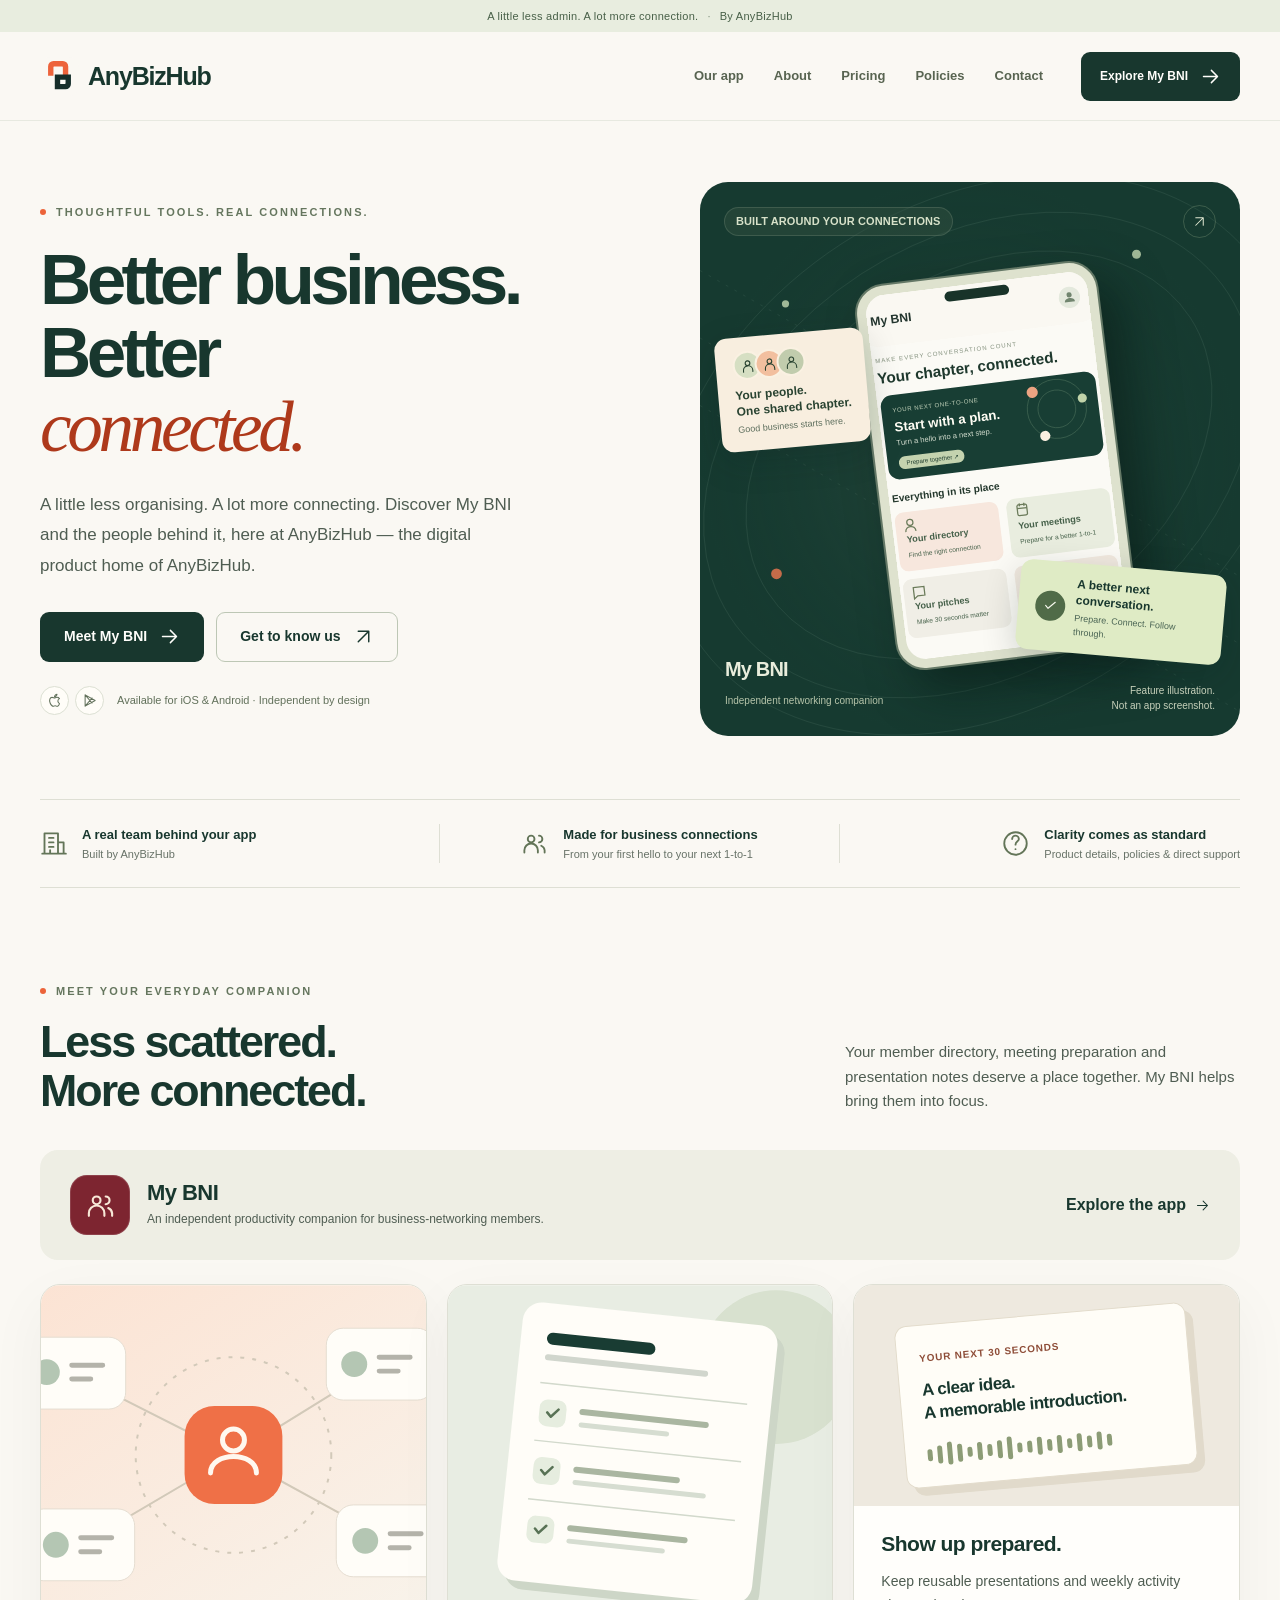
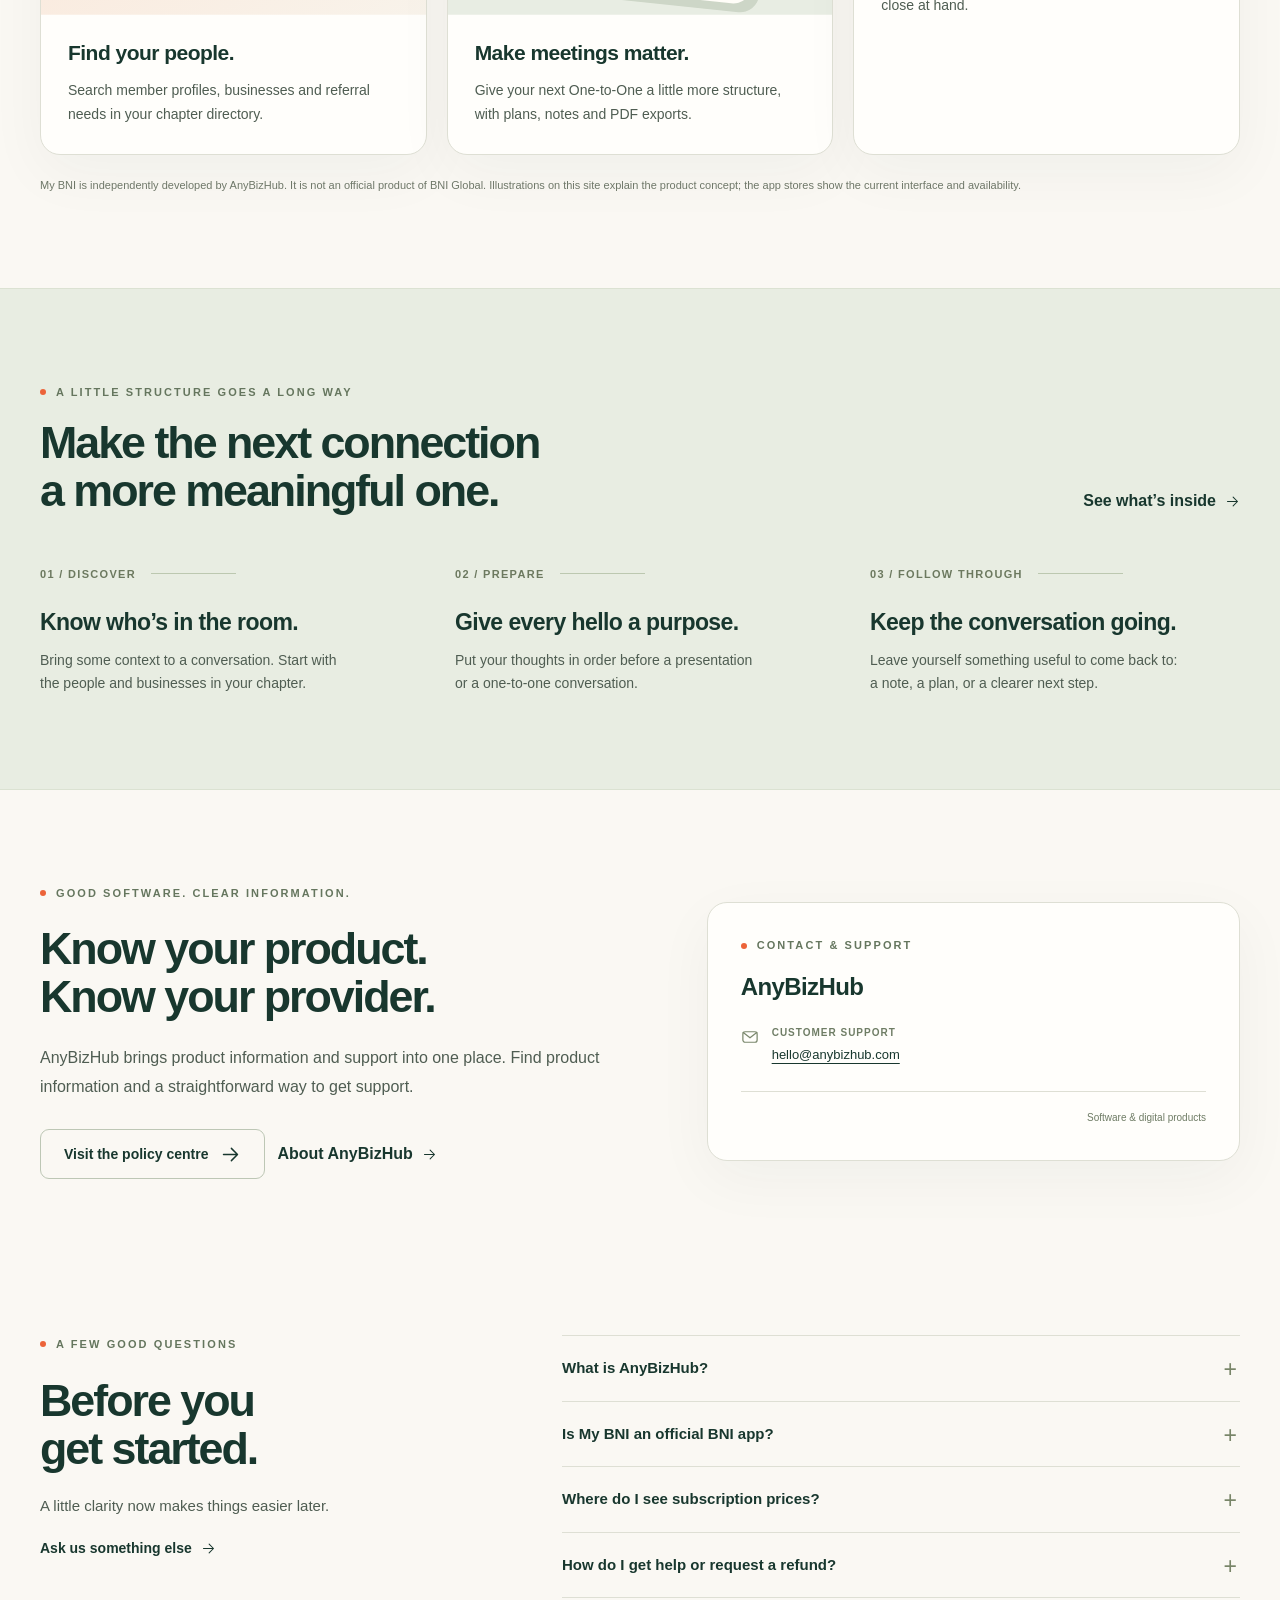
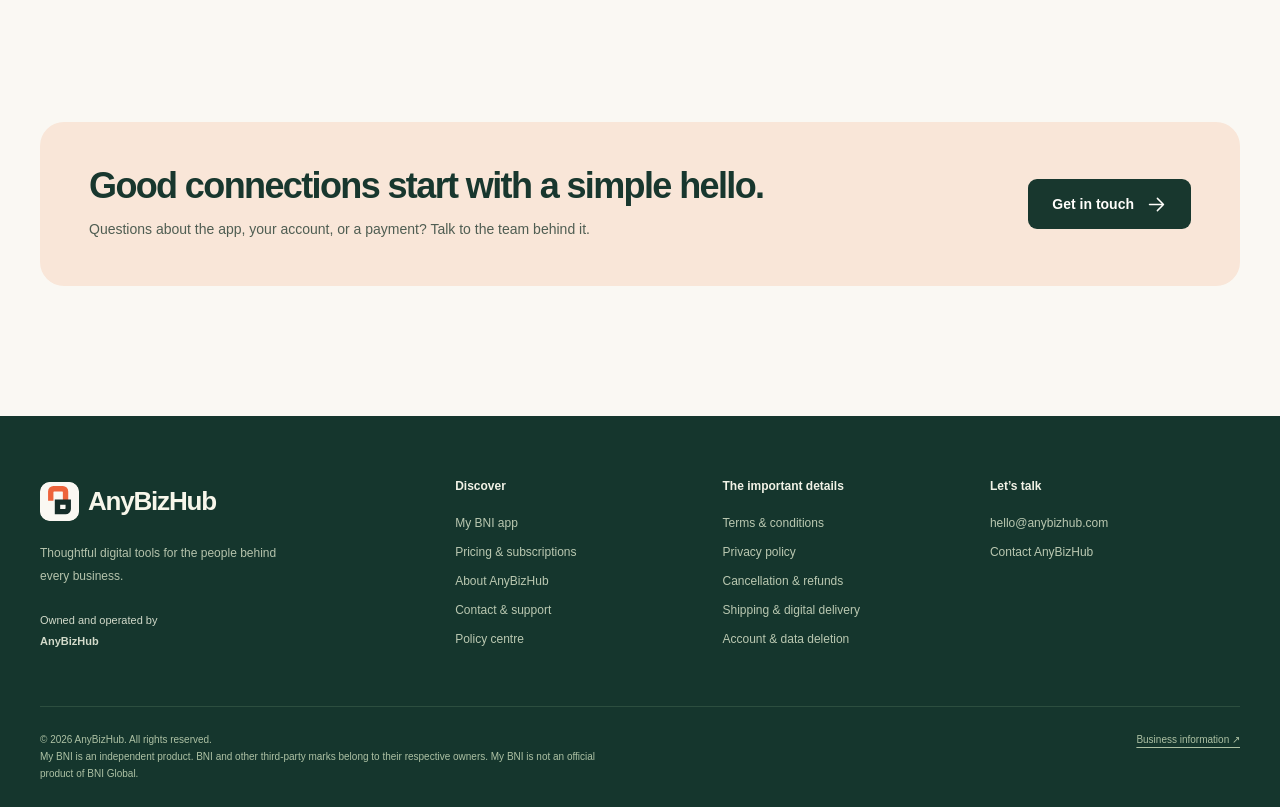
==== commit 80f14699: "updated the apps" ====
--- a/index.html
+++ b/index.html
@@ -1,8 +1,8 @@
 <!doctype html>
-<html lang="en-IN"><head><meta charset="utf-8"><meta name="viewport" content="width=device-width,initial-scale=1"><meta name="theme-color" content="#173b31"><title>Better business. Better connected. | AnyBizHub</title><meta name="description" content="Discover My BNI, meet Soance Innovations LLP, and find product details, support and policies at AnyBizHub."><meta name="robots" content="noindex,follow"><link rel="canonical" href="https://anybizhub.com/"><meta property="og:type" content="website"><meta property="og:site_name" content="AnyBizHub"><meta property="og:title" content="Better business. Better connected. | AnyBizHub"><meta property="og:description" content="Discover My BNI, meet Soance Innovations LLP, and find product details, support and policies at AnyBizHub."><meta property="og:url" content="https://anybizhub.com/"><meta property="og:image" content="https://anybizhub.com/assets/images/social-preview.png"><meta property="og:image:alt" content="AnyBizHub — Better business. Better connected."><meta name="twitter:card" content="summary_large_image"><link rel="icon" type="image/svg+xml" href="assets/images/favicon.svg"><link rel="stylesheet" href="assets/css/main.css"><script src="assets/js/main.js" defer></script></head><body><a class="skip-link" href="#main">Skip to content</a><div class="topline">A little less admin. A lot more connection.<span>·</span>By Soance Innovations LLP</div>
-<header class="site-header"><div class="container nav-wrap"><a class="brand" href="index.html" aria-label="AnyBizHub home"><img src="assets/images/favicon.svg" width="39" height="39" alt="">AnyBizHub</a><button class="menu-toggle" type="button" aria-label="Open navigation" aria-expanded="false" aria-controls="main-nav"><svg class="icon " viewBox="0 0 24 24" aria-hidden="true"><path d="M4 6h16M4 12h16M4 18h16"/></svg></button><nav class="nav-links" id="main-nav" aria-label="Main navigation"><a href="my-bni.html">Our app</a><a href="about.html">About</a><a href="pricing.html">Pricing</a><a href="policies.html">Policies</a><a href="contact.html">Contact</a></nav><a class="button nav-cta" href="my-bni.html#download">Explore My BNI<svg class="icon " viewBox="0 0 24 24" aria-hidden="true"><path d="M4 12h15M13 5l7 7-7 7"/></svg></a></div></header><main id="main"><section class="hero container"><div class="hero-copy"><div class="eyebrow">THOUGHTFUL TOOLS. REAL CONNECTIONS.</div><h1>Better business.<br>Better<br><em>connected.</em></h1><p class="lead">A little less organising. A lot more connecting. Discover My BNI and the people behind it, here at AnyBizHub — the digital product home of Soance Innovations LLP.</p><div class="button-row"><a class="button " href="my-bni.html">Meet My BNI<svg class="icon " viewBox="0 0 24 24" aria-hidden="true"><path d="M4 12h15M13 5l7 7-7 7"/></svg></a><a class="button button-outline" href="about.html">Get to know us<svg class="icon " viewBox="0 0 24 24" aria-hidden="true"><path d="M6 18L18 6M6 6h12v12"/></svg></a></div><div class="hero-footnote"><div class="mini-platforms" aria-hidden="true"><span><svg class="icon " viewBox="0 0 24 24" aria-hidden="true"><path d="M16 2c0 2-2 4-4 4 0-2 2-4 4-4zM20 17c-1 3-3 5-5 4-2-1-2-1-4 0-2 1-5-2-6-5C3 11 5 7 8 7c2 0 3 1 4 1s3-2 5-1c1 0 2 1 3 2-4 2-3 6 0 8z"/></svg></span><span><svg class="icon " viewBox="0 0 24 24" aria-hidden="true"><path d="M5 3l16 9-16 9V3zM5 3l11 13M5 21l11-13"/></svg></span></div><span>Available for iOS &amp; Android · Independent by design</span></div></div><div class="hero-stage" aria-label="Illustrative overview of My BNI’s networking features"><div class="stage-top"><span class="pill pill-dark">BUILT AROUND YOUR CONNECTIONS</span><a class="round-link" href="my-bni.html" aria-label="Explore the My BNI app"><svg class="icon inline-icon" viewBox="0 0 24 24" aria-hidden="true"><path d="M6 18L18 6M6 6h12v12"/></svg></a></div><div class="phone"><img src="assets/images/product-overview.svg" width="480" height="720" alt="Illustration of a My BNI workspace with a directory, meetings, pitches and progress. Not an actual app screenshot."></div><div class="float-card float-card-one" aria-hidden="true"><div class="avatar-stack"><span><svg class="icon " viewBox="0 0 24 24" aria-hidden="true"><circle cx="12" cy="8" r="3.5"/><path d="M5 21v-2a7 7 0 0 1 14 0v2"/></svg></span><span><svg class="icon " viewBox="0 0 24 24" aria-hidden="true"><circle cx="12" cy="8" r="3.5"/><path d="M5 21v-2a7 7 0 0 1 14 0v2"/></svg></span><span><svg class="icon " viewBox="0 0 24 24" aria-hidden="true"><circle cx="12" cy="8" r="3.5"/><path d="M5 21v-2a7 7 0 0 1 14 0v2"/></svg></span></div><strong>Your people.<br>One shared chapter.</strong><p>Good business starts here.</p></div><div class="float-card float-card-two" aria-hidden="true"><span class="tick-orb"><svg class="icon " viewBox="0 0 24 24" aria-hidden="true"><path d="M5 12l4 4L19 6"/></svg></span><div><strong>A better next conversation.</strong><p>Prepare. Connect. Follow through.</p></div></div><div class="stage-bottom"><div><strong>My BNI</strong><span>Independent networking companion</span></div><p class="stage-caption">Feature illustration.<br>Not an app screenshot.</p></div></div></section>
-<div class="container"><div class="value-strip"><div><svg class="icon " viewBox="0 0 24 24" aria-hidden="true"><path d="M4 21V3h12v18M16 11h5v10M2 21h21M8 7h4M8 11h4M8 15h4M9 21v-3"/></svg><div><strong>A real team behind your app</strong><p>Built by Soance Innovations LLP</p></div></div><div><svg class="icon " viewBox="0 0 24 24" aria-hidden="true"><circle cx="9" cy="8" r="3"/><path d="M3 20v-2a6 6 0 0 1 12 0v2M16 5a3 3 0 0 1 0 6M18 14a5 5 0 0 1 3 4v2"/></svg><div><strong>Made for business connections</strong><p>From your first hello to your next 1-to-1</p></div></div><div><svg class="icon " viewBox="0 0 24 24" aria-hidden="true"><circle cx="12" cy="12" r="10"/><path d="M9 8a3 3 0 0 1 6 0c0 2-3 2-3 5M12 17h.01"/></svg><div><strong>Clarity comes as standard</strong><p>Product details, policies &amp; direct support</p></div></div></div></div>
-<section class="section"><div class="container"><div class="section-head"><div><div class="eyebrow">MEET YOUR EVERYDAY COMPANION</div><h2>Less scattered.<br>More connected.</h2></div><p>Your member directory, meeting preparation and presentation notes deserve a place together. My BNI helps bring them into focus.</p></div><div class="product-callout"><div class="product-identity"><div class="product-symbol" aria-hidden="true"><svg class="icon " viewBox="0 0 24 24" aria-hidden="true"><circle cx="9" cy="8" r="3"/><path d="M3 20v-2a6 6 0 0 1 12 0v2M16 5a3 3 0 0 1 0 6M18 14a5 5 0 0 1 3 4v2"/></svg></div><div><h3>My BNI</h3><p>An independent productivity companion for business-networking members.</p></div></div><a class="text-link" href="my-bni.html">Explore the app<svg class="icon inline-icon" viewBox="0 0 24 24" aria-hidden="true"><path d="M4 12h15M13 5l7 7-7 7"/></svg></a></div><div class="feature-grid"><article class="feature-card"><img src="assets/images/connections.svg" loading="lazy" width="520" height="330" alt="Illustration of one central connection bringing chapter members together."><div class="feature-copy"><h3>Find your people.</h3><p>Search member profiles, businesses and referral needs in your chapter directory.</p></div></article><article class="feature-card"><img src="assets/images/planning.svg" loading="lazy" width="520" height="330" alt="Illustration of a prepared three-part meeting plan."><div class="feature-copy"><h3>Make meetings matter.</h3><p>Give your next One-to-One a little more structure, with plans, notes and PDF exports.</p></div></article><article class="feature-card"><div class="pitch-visual" aria-hidden="true"><div class="pitch-sheet"><span>YOUR NEXT 30 SECONDS</span><strong>A clear idea.<br>A memorable introduction.</strong><div class="sound-bars"><i></i><i></i><i></i><i></i><i></i><i></i><i></i><i></i><i></i><i></i><i></i><i></i><i></i><i></i><i></i><i></i><i></i><i></i><i></i></div></div></div><div class="feature-copy"><h3>Show up prepared.</h3><p>Keep reusable presentations and weekly activity close at hand.</p></div></article></div><p class="disclaimer">My BNI is independently developed by Soance Innovations LLP. It is not an official product of BNI Global. Illustrations on this site explain the product concept; the app stores show the current interface and availability.</p></div></section>
+<html lang="en-IN"><head><meta charset="utf-8"><meta name="viewport" content="width=device-width,initial-scale=1"><meta name="theme-color" content="#173b31"><title>Better business. Better connected. | AnyBizHub</title><meta name="description" content="Discover My BNI, meet AnyBizHub, and find product details, support and policies at AnyBizHub."><meta name="robots" content="noindex,follow"><link rel="canonical" href="https://anybizhub.com/"><meta property="og:type" content="website"><meta property="og:site_name" content="AnyBizHub"><meta property="og:title" content="Better business. Better connected. | AnyBizHub"><meta property="og:description" content="Discover My BNI, meet AnyBizHub, and find product details, support and policies at AnyBizHub."><meta property="og:url" content="https://anybizhub.com/"><meta property="og:image" content="https://anybizhub.com/assets/images/social-preview.png"><meta property="og:image:alt" content="AnyBizHub — Better business. Better connected."><meta name="twitter:card" content="summary_large_image"><link rel="icon" type="image/svg+xml" href="assets/images/favicon.svg"><link rel="stylesheet" href="assets/css/main.css"><script src="assets/js/main.js" defer></script></head><body><a class="skip-link" href="#main">Skip to content</a><div class="topline">A little less admin. A lot more connection.<span>·</span>By AnyBizHub</div>
+<header class="site-header"><div class="container nav-wrap"><a class="brand" href="index.html" aria-label="AnyBizHub home"><img src="assets/images/favicon.svg" width="39" height="39" alt="">AnyBizHub</a><button class="menu-toggle" type="button" aria-label="Open navigation" aria-expanded="false" aria-controls="main-nav"><svg class="icon " viewBox="0 0 24 24" aria-hidden="true"><path d="M4 6h16M4 12h16M4 18h16"/></svg></button><nav class="nav-links" id="main-nav" aria-label="Main navigation"><a href="my-bni.html">Our app</a><a href="about.html">About</a><a href="pricing.html">Pricing</a><a href="policies.html">Policies</a><a href="contact.html">Contact</a></nav><a class="button nav-cta" href="my-bni.html#download">Explore My BNI<svg class="icon " viewBox="0 0 24 24" aria-hidden="true"><path d="M4 12h15M13 5l7 7-7 7"/></svg></a></div></header><main id="main"><section class="hero container"><div class="hero-copy"><div class="eyebrow">THOUGHTFUL TOOLS. REAL CONNECTIONS.</div><h1>Better business.<br>Better<br><em>connected.</em></h1><p class="lead">A little less organising. A lot more connecting. Discover My BNI and the people behind it, here at AnyBizHub — the digital product home of AnyBizHub.</p><div class="button-row"><a class="button " href="my-bni.html">Meet My BNI<svg class="icon " viewBox="0 0 24 24" aria-hidden="true"><path d="M4 12h15M13 5l7 7-7 7"/></svg></a><a class="button button-outline" href="about.html">Get to know us<svg class="icon " viewBox="0 0 24 24" aria-hidden="true"><path d="M6 18L18 6M6 6h12v12"/></svg></a></div><div class="hero-footnote"><div class="mini-platforms" aria-hidden="true"><span><svg class="icon " viewBox="0 0 24 24" aria-hidden="true"><path d="M16 2c0 2-2 4-4 4 0-2 2-4 4-4zM20 17c-1 3-3 5-5 4-2-1-2-1-4 0-2 1-5-2-6-5C3 11 5 7 8 7c2 0 3 1 4 1s3-2 5-1c1 0 2 1 3 2-4 2-3 6 0 8z"/></svg></span><span><svg class="icon " viewBox="0 0 24 24" aria-hidden="true"><path d="M5 3l16 9-16 9V3zM5 3l11 13M5 21l11-13"/></svg></span></div><span>Available for iOS &amp; Android · Independent by design</span></div></div><div class="hero-stage" aria-label="Illustrative overview of My BNI’s networking features"><div class="stage-top"><span class="pill pill-dark">BUILT AROUND YOUR CONNECTIONS</span><a class="round-link" href="my-bni.html" aria-label="Explore the My BNI app"><svg class="icon inline-icon" viewBox="0 0 24 24" aria-hidden="true"><path d="M6 18L18 6M6 6h12v12"/></svg></a></div><div class="phone"><img src="assets/images/product-overview.svg" width="480" height="720" alt="Illustration of a My BNI workspace with a directory, meetings, pitches and progress. Not an actual app screenshot."></div><div class="float-card float-card-one" aria-hidden="true"><div class="avatar-stack"><span><svg class="icon " viewBox="0 0 24 24" aria-hidden="true"><circle cx="12" cy="8" r="3.5"/><path d="M5 21v-2a7 7 0 0 1 14 0v2"/></svg></span><span><svg class="icon " viewBox="0 0 24 24" aria-hidden="true"><circle cx="12" cy="8" r="3.5"/><path d="M5 21v-2a7 7 0 0 1 14 0v2"/></svg></span><span><svg class="icon " viewBox="0 0 24 24" aria-hidden="true"><circle cx="12" cy="8" r="3.5"/><path d="M5 21v-2a7 7 0 0 1 14 0v2"/></svg></span></div><strong>Your people.<br>One shared chapter.</strong><p>Good business starts here.</p></div><div class="float-card float-card-two" aria-hidden="true"><span class="tick-orb"><svg class="icon " viewBox="0 0 24 24" aria-hidden="true"><path d="M5 12l4 4L19 6"/></svg></span><div><strong>A better next conversation.</strong><p>Prepare. Connect. Follow through.</p></div></div><div class="stage-bottom"><div><strong>My BNI</strong><span>Independent networking companion</span></div><p class="stage-caption">Feature illustration.<br>Not an app screenshot.</p></div></div></section>
+<div class="container"><div class="value-strip"><div><svg class="icon " viewBox="0 0 24 24" aria-hidden="true"><path d="M4 21V3h12v18M16 11h5v10M2 21h21M8 7h4M8 11h4M8 15h4M9 21v-3"/></svg><div><strong>A real team behind your app</strong><p>Built by AnyBizHub</p></div></div><div><svg class="icon " viewBox="0 0 24 24" aria-hidden="true"><circle cx="9" cy="8" r="3"/><path d="M3 20v-2a6 6 0 0 1 12 0v2M16 5a3 3 0 0 1 0 6M18 14a5 5 0 0 1 3 4v2"/></svg><div><strong>Made for business connections</strong><p>From your first hello to your next 1-to-1</p></div></div><div><svg class="icon " viewBox="0 0 24 24" aria-hidden="true"><circle cx="12" cy="12" r="10"/><path d="M9 8a3 3 0 0 1 6 0c0 2-3 2-3 5M12 17h.01"/></svg><div><strong>Clarity comes as standard</strong><p>Product details, policies &amp; direct support</p></div></div></div></div>
+<section class="section"><div class="container"><div class="section-head"><div><div class="eyebrow">MEET YOUR EVERYDAY COMPANION</div><h2>Less scattered.<br>More connected.</h2></div><p>Your member directory, meeting preparation and presentation notes deserve a place together. My BNI helps bring them into focus.</p></div><div class="product-callout"><div class="product-identity"><div class="product-symbol" aria-hidden="true"><svg class="icon " viewBox="0 0 24 24" aria-hidden="true"><circle cx="9" cy="8" r="3"/><path d="M3 20v-2a6 6 0 0 1 12 0v2M16 5a3 3 0 0 1 0 6M18 14a5 5 0 0 1 3 4v2"/></svg></div><div><h3>My BNI</h3><p>An independent productivity companion for business-networking members.</p></div></div><a class="text-link" href="my-bni.html">Explore the app<svg class="icon inline-icon" viewBox="0 0 24 24" aria-hidden="true"><path d="M4 12h15M13 5l7 7-7 7"/></svg></a></div><div class="feature-grid"><article class="feature-card"><img src="assets/images/connections.svg" loading="lazy" width="520" height="330" alt="Illustration of one central connection bringing chapter members together."><div class="feature-copy"><h3>Find your people.</h3><p>Search member profiles, businesses and referral needs in your chapter directory.</p></div></article><article class="feature-card"><img src="assets/images/planning.svg" loading="lazy" width="520" height="330" alt="Illustration of a prepared three-part meeting plan."><div class="feature-copy"><h3>Make meetings matter.</h3><p>Give your next One-to-One a little more structure, with plans, notes and PDF exports.</p></div></article><article class="feature-card"><div class="pitch-visual" aria-hidden="true"><div class="pitch-sheet"><span>YOUR NEXT 30 SECONDS</span><strong>A clear idea.<br>A memorable introduction.</strong><div class="sound-bars"><i></i><i></i><i></i><i></i><i></i><i></i><i></i><i></i><i></i><i></i><i></i><i></i><i></i><i></i><i></i><i></i><i></i><i></i><i></i></div></div></div><div class="feature-copy"><h3>Show up prepared.</h3><p>Keep reusable presentations and weekly activity close at hand.</p></div></article></div><p class="disclaimer">My BNI is independently developed by AnyBizHub. It is not an official product of BNI Global. Illustrations on this site explain the product concept; the app stores show the current interface and availability.</p></div></section>
 <section class="section sage-section"><div class="container"><div class="section-head"><div><div class="eyebrow">A LITTLE STRUCTURE GOES A LONG WAY</div><h2>Make the next connection<br>a more meaningful one.</h2></div><a class="text-link" href="my-bni.html">See what’s inside<svg class="icon inline-icon" viewBox="0 0 24 24" aria-hidden="true"><path d="M4 12h15M13 5l7 7-7 7"/></svg></a></div><div class="steps"><article><div class="step-no">01 / DISCOVER</div><h3>Know who’s in the room.</h3><p>Bring some context to a conversation. Start with the people and businesses in your chapter.</p></article><article><div class="step-no">02 / PREPARE</div><h3>Give every hello a purpose.</h3><p>Put your thoughts in order before a presentation or a one-to-one conversation.</p></article><article><div class="step-no">03 / FOLLOW THROUGH</div><h3>Keep the conversation going.</h3><p>Leave yourself something useful to come back to: a note, a plan, or a clearer next step.</p></article></div></div></section>
-<section class="section"><div class="container trust-panel"><div><div class="eyebrow">GOOD SOFTWARE. CLEAR INFORMATION.</div><h2>Know your product.<br>Know your provider.</h2><p class="lead">AnyBizHub brings our product information, business details and support into one place. No searching through fine print to find who to contact.</p><div class="button-row"><a class="button button-outline" href="policies.html">Visit the policy centre<svg class="icon " viewBox="0 0 24 24" aria-hidden="true"><path d="M4 12h15M13 5l7 7-7 7"/></svg></a><a class="text-link" href="about.html">About Soance<svg class="icon inline-icon" viewBox="0 0 24 24" aria-hidden="true"><path d="M4 12h15M13 5l7 7-7 7"/></svg></a></div></div><div class="business-card"><div class="eyebrow">MEET YOUR PRODUCT PROVIDER</div><h3>Soance Innovations LLP</h3><div class="business-list"><div><svg class="icon " viewBox="0 0 24 24" aria-hidden="true"><path d="M19 10c0 6-7 12-7 12S5 16 5 10a7 7 0 1 1 14 0z"/><circle cx="12" cy="10" r="2.5"/></svg><div><strong>Registered address</strong><p>I/478A, Kunchiparambath House, Kannur, Kerala 670642, India</p></div></div><div><svg class="icon " viewBox="0 0 24 24" aria-hidden="true"><rect x="2.5" y="5" width="19" height="14" rx="3"/><path d="M3 6l9 7 9-7"/></svg><div><strong>Customer support</strong><a href="mailto:info@soance.com">info@soance.com</a></div></div><div><svg class="icon " viewBox="0 0 24 24" aria-hidden="true"><path d="M7 3l3 5-3 3a14 14 0 0 0 6 6l3-3 5 3c0 3-2 5-5 4C8 18 3 13 2 7c-.6-3 2-5 5-4z"/></svg><div><strong>Phone</strong><a href="tel:+918547105826">+91 85471 05826</a></div></div></div><div class="business-card-bottom"><span>LLPIN: AAS-4089</span><span>Software &amp; digital products</span></div></div></div></section>
-<section class="section-sm"><div class="container faq-layout"><div class="faq-intro"><div class="eyebrow">A FEW GOOD QUESTIONS</div><h2>Before you<br>get started.</h2><p>A little clarity now makes things easier later.</p><a class="text-link" href="contact.html">Ask us something else<svg class="icon inline-icon" viewBox="0 0 24 24" aria-hidden="true"><path d="M4 12h15M13 5l7 7-7 7"/></svg></a></div><div><details class="faq"><summary>What is AnyBizHub?</summary><p>AnyBizHub is the digital product and business-information website operated by Soance Innovations LLP. Our featured app is My BNI, available through the linked iOS and Android listings.</p></details><details class="faq"><summary>Is My BNI an official BNI app?</summary><p>No. My BNI is an independent productivity companion. BNI and other third-party names and marks belong to their respective owners; we do not claim affiliation or endorsement.</p></details><details class="faq"><summary>Where do I see subscription prices?</summary><p>Check the purchase screen in your app store for the current local price, billing period and any trial terms. Our <a href="pricing.html">pricing page</a> explains the purchase channels. This information website does not currently take payments.</p></details><details class="faq"><summary>How do I get help or request a refund?</summary><p>Email <a href="mailto:info@soance.com">info@soance.com</a>. For purchases billed by Apple or Google Play, use the relevant store’s refund or subscription process. Our <a href="cancellation-refund-policy.html">refund page</a> explains the distinction.</p></details></div></div></section><section class="section-sm"><div class="container"><div class="cta-panel"><div><h2>Good connections start with a simple hello.</h2><p>Questions about the app, your account, or a payment? Talk to the team behind it.</p></div><a class="button " href="contact.html">Get in touch<svg class="icon " viewBox="0 0 24 24" aria-hidden="true"><path d="M4 12h15M13 5l7 7-7 7"/></svg></a></div></div></section></main><footer class="site-footer"><div class="container"><div class="footer-top"><div class="footer-brand"><a class="brand" href="index.html" aria-label="AnyBizHub home"><img src="assets/images/favicon.svg" width="39" height="39" alt="">AnyBizHub</a><p>Thoughtful digital tools for the people behind every business.</p><p class="footer-legal">Owned and operated by<br><strong>Soance Innovations LLP</strong><br>LLPIN: AAS-4089</p></div><div class="footer-col"><h2>Discover</h2><a href="my-bni.html">My BNI app</a><a href="pricing.html">Pricing &amp; subscriptions</a><a href="about.html">About AnyBizHub</a><a href="contact.html">Contact &amp; support</a><a href="policies.html">Policy centre</a></div><div class="footer-col"><h2>The important details</h2><a href="terms-and-conditions.html">Terms &amp; conditions</a><a href="privacy-policy.html">Privacy policy</a><a href="cancellation-refund-policy.html">Cancellation &amp; refunds</a><a href="shipping-delivery-policy.html">Shipping &amp; digital delivery</a><a href="account-deletion.html">Account &amp; data deletion</a></div><div class="footer-col"><h2>Let’s talk</h2><a href="mailto:info@soance.com">info@soance.com</a><a href="tel:+918547105826" class="footer-phone">+91 85471 05826</a><a href="https://www.soance.com/" target="_blank" rel="noopener noreferrer">Visit Soance ↗<span class="sr-only"> (opens in a new tab)</span></a></div></div><div class="footer-bottom"><p>© 2026 Soance Innovations LLP. All rights reserved.<br>My BNI is an independent product. BNI and other third-party marks belong to their respective owners. My BNI is not an official product of BNI Global.</p><a href="about.html#business-information">Business information ↗</a></div></div></footer></body></html>+<section class="section"><div class="container trust-panel"><div><div class="eyebrow">GOOD SOFTWARE. CLEAR INFORMATION.</div><h2>Know your product.<br>Know your provider.</h2><p class="lead">AnyBizHub brings product information and support into one place. Find product information and a straightforward way to get support.</p><div class="button-row"><a class="button button-outline" href="policies.html">Visit the policy centre<svg class="icon " viewBox="0 0 24 24" aria-hidden="true"><path d="M4 12h15M13 5l7 7-7 7"/></svg></a><a class="text-link" href="about.html">About AnyBizHub<svg class="icon inline-icon" viewBox="0 0 24 24" aria-hidden="true"><path d="M4 12h15M13 5l7 7-7 7"/></svg></a></div></div><div class="business-card"><div class="eyebrow">CONTACT & SUPPORT</div><h3>AnyBizHub</h3><div class="business-list"><div><svg class="icon " viewBox="0 0 24 24" aria-hidden="true"><rect x="2.5" y="5" width="19" height="14" rx="3"/><path d="M3 6l9 7 9-7"/></svg><div><strong>Customer support</strong><a href="mailto:hello@anybizhub.com">hello@anybizhub.com</a></div></div></div><div class="business-card-bottom"><span></span><span>Software &amp; digital products</span></div></div></div></section>
+<section class="section-sm"><div class="container faq-layout"><div class="faq-intro"><div class="eyebrow">A FEW GOOD QUESTIONS</div><h2>Before you<br>get started.</h2><p>A little clarity now makes things easier later.</p><a class="text-link" href="contact.html">Ask us something else<svg class="icon inline-icon" viewBox="0 0 24 24" aria-hidden="true"><path d="M4 12h15M13 5l7 7-7 7"/></svg></a></div><div><details class="faq"><summary>What is AnyBizHub?</summary><p>AnyBizHub is the digital product and business-information website operated by AnyBizHub. Our featured app is My BNI, available through the linked iOS and Android listings.</p></details><details class="faq"><summary>Is My BNI an official BNI app?</summary><p>No. My BNI is an independent productivity companion. BNI and other third-party names and marks belong to their respective owners; we do not claim affiliation or endorsement.</p></details><details class="faq"><summary>Where do I see subscription prices?</summary><p>Check the purchase screen in your app store for the current local price, billing period and any trial terms. Our <a href="pricing.html">pricing page</a> explains the purchase channels. This information website does not currently take payments.</p></details><details class="faq"><summary>How do I get help or request a refund?</summary><p>Email <a href="mailto:hello@anybizhub.com">hello@anybizhub.com</a>. For purchases billed by Apple or Google Play, use the relevant store’s refund or subscription process. Our <a href="cancellation-refund-policy.html">refund page</a> explains the distinction.</p></details></div></div></section><section class="section-sm"><div class="container"><div class="cta-panel"><div><h2>Good connections start with a simple hello.</h2><p>Questions about the app, your account, or a payment? Talk to the team behind it.</p></div><a class="button " href="contact.html">Get in touch<svg class="icon " viewBox="0 0 24 24" aria-hidden="true"><path d="M4 12h15M13 5l7 7-7 7"/></svg></a></div></div></section></main><footer class="site-footer"><div class="container"><div class="footer-top"><div class="footer-brand"><a class="brand" href="index.html" aria-label="AnyBizHub home"><img src="assets/images/favicon.svg" width="39" height="39" alt="">AnyBizHub</a><p>Thoughtful digital tools for the people behind every business.</p><p class="footer-legal">Owned and operated by<br><strong>AnyBizHub</strong><br></p></div><div class="footer-col"><h2>Discover</h2><a href="my-bni.html">My BNI app</a><a href="pricing.html">Pricing &amp; subscriptions</a><a href="about.html">About AnyBizHub</a><a href="contact.html">Contact &amp; support</a><a href="policies.html">Policy centre</a></div><div class="footer-col"><h2>The important details</h2><a href="terms-and-conditions.html">Terms &amp; conditions</a><a href="privacy-policy.html">Privacy policy</a><a href="cancellation-refund-policy.html">Cancellation &amp; refunds</a><a href="shipping-delivery-policy.html">Shipping &amp; digital delivery</a><a href="account-deletion.html">Account &amp; data deletion</a></div><div class="footer-col"><h2>Let’s talk</h2><a href="mailto:hello@anybizhub.com">hello@anybizhub.com</a><a href="contact.html">Contact AnyBizHub</a></div></div><div class="footer-bottom"><p>© 2026 AnyBizHub. All rights reserved.<br>My BNI is an independent product. BNI and other third-party marks belong to their respective owners. My BNI is not an official product of BNI Global.</p><a href="about.html#business-information">Business information ↗</a></div></div></footer></body></html>
